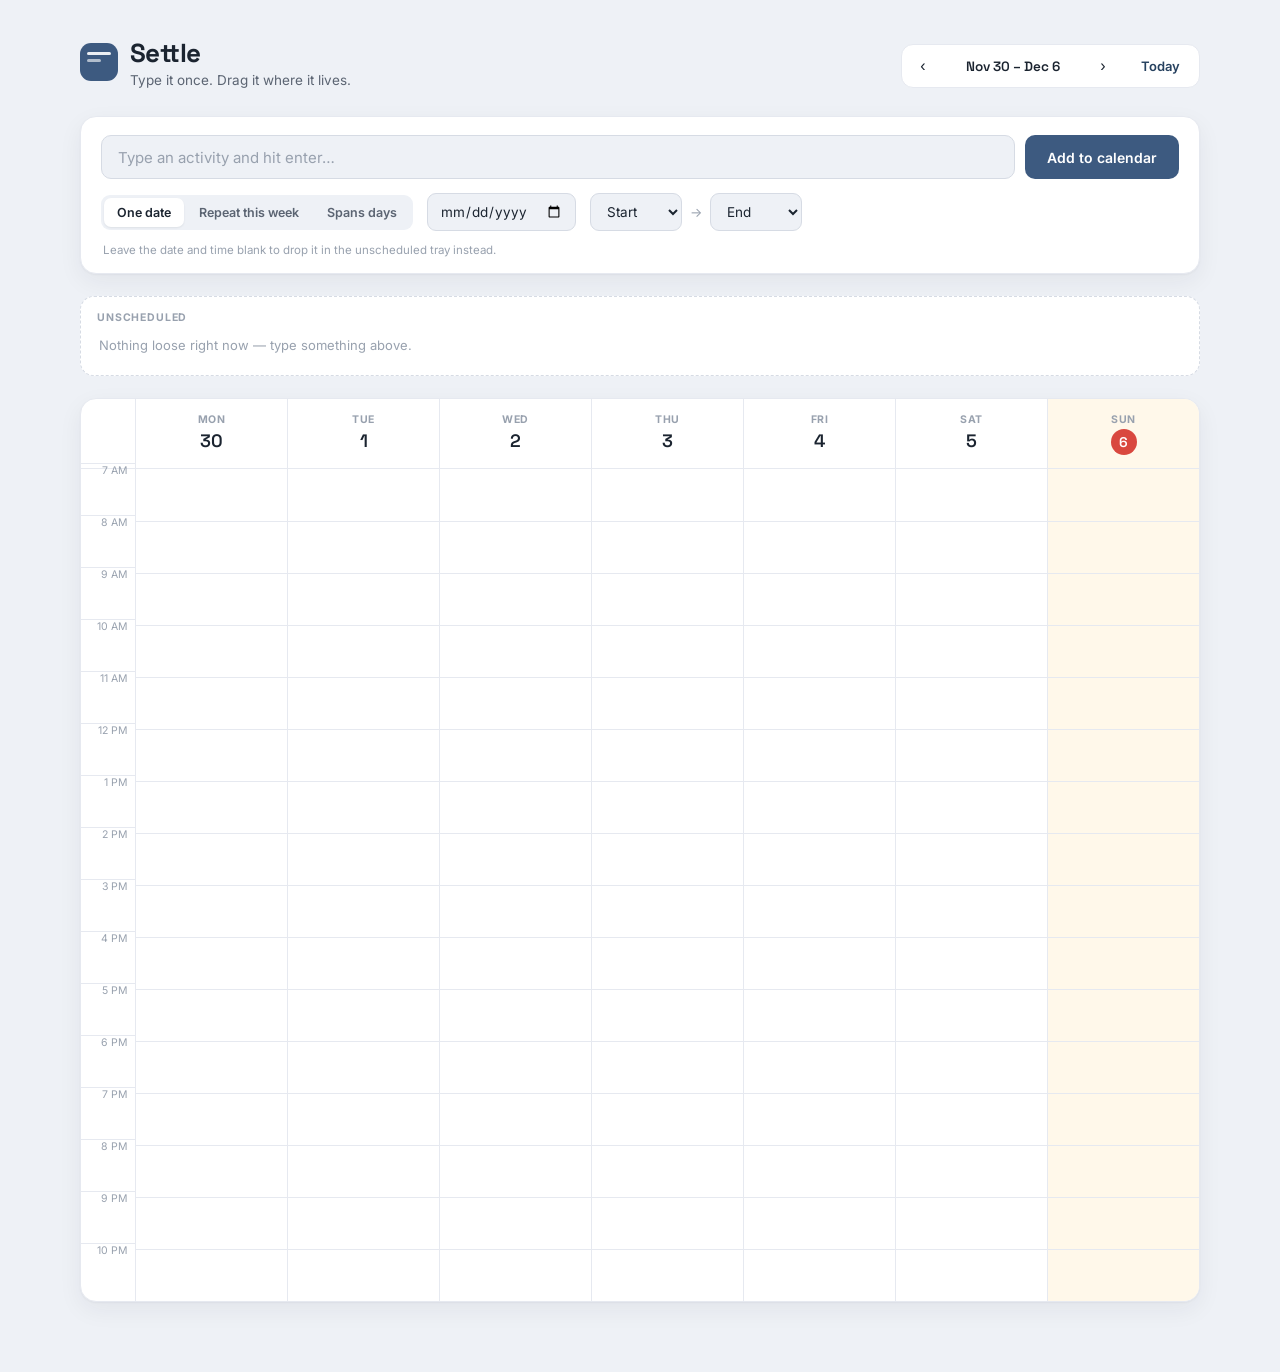
==== index.html @ f6ca87ab "Update to repository" ====
<!DOCTYPE html>
<html lang="en">
<head>
<meta charset="UTF-8">
<meta name="viewport" content="width=device-width, initial-scale=1.0">
<title>Settle — a calendar that keeps up</title>
<style>
  @import url('https://fonts.googleapis.com/css2?family=Space+Grotesk:wght@500;600;700&family=Inter:wght@400;500;600&display=swap');

  :root{
    --bg:#EEF1F6;
    --ink:#1B2430;
    --sub:#5B6472;
    --faint:#98A1AE;
    --line:#D6DBE4;
    --line-soft:#E6E9F0;
    --card:#FFFFFF;
    --today-wash:#FFF8EA;
    --accent:#3D5A80;
    --accent-l:#E4EBF3;
    --accent-dark:#26415F;
    --now-line:#D9483F;

    --accent1:#3D5A80; --accent1-l:#E4EBF3;
    --accent2:#5C8A63; --accent2-l:#E7EFE6;
    --accent3:#C77B27; --accent3-l:#F6EADA;
    --accent4:#7C6992; --accent4-l:#ECE8F1;
    --accent5:#B2555F; --accent5-l:#F4E1E2;
    --accent6:#3E8E8E; --accent6-l:#E1EFEF;

    --shadow-card:0 1px 2px rgba(27,36,48,0.04), 0 8px 24px rgba(27,36,48,0.06);
    --shadow-pop:0 6px 20px rgba(27,36,48,0.14);
  }
  *{box-sizing:border-box;}
  body{
    margin:0;
    background:var(--bg);
    color:var(--ink);
    font-family:'Inter',sans-serif;
    padding:36px 32px 70px;
    -webkit-font-smoothing:antialiased;
  }
  .wrap{max-width:1120px;margin:0 auto;}

  header{
    display:flex;
    justify-content:space-between;
    align-items:flex-end;
    flex-wrap:wrap;
    gap:16px;
    margin-bottom:28px;
  }
  .brand{display:flex;align-items:center;gap:12px;}
  .brand .mark{
    width:38px;height:38px;
    border-radius:11px;
    background:var(--accent);
    position:relative;
    flex:none;
  }
  .brand .mark::before, .brand .mark::after{
    content:'';
    position:absolute;
    background:var(--card);
    border-radius:2px;
  }
  .brand .mark::before{ top:9px; left:7px; width:24px; height:3px; opacity:.9;}
  .brand .mark::after{ top:16px; left:7px; width:14px; height:3px; opacity:.6;}
  .brand h1{
    font-family:'Space Grotesk',sans-serif;
    font-size:26px;
    font-weight:700;
    margin:0;
    letter-spacing:-0.02em;
  }
  .brand p{
    margin:2px 0 0;
    color:var(--sub);
    font-size:13.5px;
  }
  .weeknav{
    display:flex;
    align-items:center;
    gap:8px;
    background:var(--card);
    border:1px solid var(--line-soft);
    border-radius:12px;
    padding:5px;
  }
  .weeknav button{
    background:transparent;
    border:none;
    border-radius:8px;
    width:32px;height:32px;
    font-size:16px;
    cursor:pointer;
    color:var(--ink);
    display:flex;align-items:center;justify-content:center;
  }
  .weeknav button:hover{background:var(--bg);}
  #todayBtn{width:auto;padding:0 14px;font-family:'Inter';font-size:13px;font-weight:600;color:var(--accent-dark);}
  #weekLabel{
    font-size:13.5px;
    font-weight:600;
    color:var(--ink);
    min-width:132px;
    text-align:center;
    font-family:'Space Grotesk';
  }

  .composer{
    background:var(--card);
    border:1px solid var(--line-soft);
    border-radius:16px;
    padding:18px 20px 16px;
    margin-bottom:22px;
    box-shadow:var(--shadow-card);
  }
  .composer-top{
    display:flex;
    gap:10px;
    margin-bottom:14px;
  }
  #newActivity{
    flex:1;
    height:44px;
    border-radius:10px;
    border:1px solid var(--line);
    background:var(--bg);
    padding:0 16px;
    font-size:15px;
    font-family:'Inter';
    color:var(--ink);
    outline:none;
    transition:border-color .12s, background .12s;
  }
  #newActivity:focus{border-color:var(--accent);background:var(--card);}
  #newActivity::placeholder{color:var(--faint);}

  #addBtn{
    height:44px;
    padding:0 22px;
    border-radius:10px;
    border:none;
    background:var(--accent);
    color:#fff;
    font-size:14px;
    font-weight:600;
    cursor:pointer;
    font-family:'Inter';
    flex:none;
    transition:background .12s, transform .08s;
  }
  #addBtn:hover{background:var(--accent-dark);}
  #addBtn:active{transform:scale(0.97);}

  .composer-row{
    display:flex;
    align-items:center;
    flex-wrap:wrap;
    gap:14px;
  }

  .segmented{
    display:flex;
    background:var(--bg);
    border-radius:9px;
    padding:3px;
    gap:2px;
    flex:none;
  }
  .segmented button{
    border:none;
    background:transparent;
    padding:7px 13px;
    font-size:12.5px;
    font-weight:600;
    font-family:'Inter';
    color:var(--sub);
    border-radius:7px;
    cursor:pointer;
    white-space:nowrap;
  }
  .segmented button.active{
    background:var(--card);
    color:var(--ink);
    box-shadow:0 1px 2px rgba(27,36,48,0.08);
  }

  .composer-field-group{
    display:flex;
    align-items:center;
    gap:8px;
  }
  #newDate, #newHourStart, #newHourEnd, #repeatUntil{
    height:38px;
    border-radius:9px;
    border:1px solid var(--line);
    background:var(--bg);
    padding:0 12px;
    font-size:13.5px;
    font-family:'Inter';
    color:var(--ink);
    outline:none;
    cursor:pointer;
  }
  #newDate:focus, #newHourStart:focus, #newHourEnd:focus, #repeatUntil:focus{border-color:var(--accent);}
  #newDate:invalid, #repeatUntil:invalid{color:var(--faint);}
  #newHourStart, #newHourEnd{min-width:92px;}
  .qa-arrow{color:var(--faint);font-size:13px;}

  .daypicker{
    display:flex;
    gap:5px;
  }
  .daypicker button{
    width:32px;height:32px;
    border-radius:50%;
    border:1px solid var(--line);
    background:var(--bg);
    color:var(--sub);
    font-size:11.5px;
    font-weight:700;
    cursor:pointer;
    font-family:'Inter';
    transition:all .1s;
  }
  .daypicker button:hover{border-color:var(--accent);color:var(--accent-dark);}
  .daypicker button.active{
    background:var(--accent);
    border-color:var(--accent);
    color:#fff;
  }

  .qa-hint{
    font-size:11.5px;
    color:var(--faint);
    margin:12px 2px 0;
  }

  .tray{
    background:var(--card);
    border:1px dashed var(--line);
    border-radius:14px;
    padding:14px 16px;
    margin-bottom:22px;
    min-height:60px;
    transition:background .15s, border-color .15s;
  }
  .tray.dragover{background:var(--accent-l);border-color:var(--accent);border-style:solid;}
  .tray-label{
    font-size:10.5px;
    text-transform:uppercase;
    letter-spacing:.08em;
    color:var(--faint);
    font-weight:700;
    display:block;
    margin-bottom:9px;
  }
  .tray-cards{
    display:flex;
    flex-wrap:wrap;
    gap:8px;
    min-height:28px;
  }
  .tray-empty{
    font-size:13px;
    color:var(--faint);
    padding:4px 2px;
  }

  .grid-wrap{
    overflow-x:auto;
    background:var(--card);
    border:1px solid var(--line-soft);
    border-radius:16px;
    padding:0;
    box-shadow:var(--shadow-card);
  }
  .banner-row{
    display:grid;
    grid-template-columns:54px repeat(7,minmax(122px,1fr));
    min-width:900px;
    border-bottom:1px solid var(--line-soft);
    padding:7px 0;
    row-gap:5px;
  }
  .banner-row:empty{display:none;padding:0;border-bottom:none;}
  .banner-pill{
    border-radius:999px;
    background:var(--c-l,var(--accent1-l));
    border-left:3px solid var(--c,var(--accent1));
    font-size:11px;
    font-weight:600;
    line-height:1;
    padding:5px 10px;
    color:#20242b;
    white-space:nowrap;
    overflow:hidden;
    text-overflow:ellipsis;
    margin:0 2px;
    display:flex;
    align-items:center;
    justify-content:space-between;
    gap:6px;
  }
  .banner-pill .x{
    font-size:10px;
    color:#8b93a0;
    opacity:0;
    cursor:pointer;
    flex:none;
  }
  .banner-pill:hover .x{opacity:1;}
  .banner-pill .x:hover{color:#c0392b;}
  .grid{
    display:grid;
    grid-template-columns:54px repeat(7,minmax(122px,1fr));
    min-width:900px;
    position:relative;
  }
  .corner{border-bottom:1px solid var(--line-soft);grid-row:1;grid-column:1;}
  .daycol-head{
    text-align:center;
    padding:14px 4px 13px;
    border-bottom:1px solid var(--line-soft);
    border-left:1px solid var(--line-soft);
    grid-row:1;
  }
  .daycol-head .dname{
    font-size:10.5px;
    color:var(--faint);
    text-transform:uppercase;
    letter-spacing:.06em;
    font-weight:700;
  }
  .daycol-head .dnum{
    font-family:'Space Grotesk';
    font-size:18px;
    font-weight:600;
    margin-top:3px;
    color:var(--ink);
  }
  .daycol-head.istoday{background:var(--today-wash);}
  .daycol-head.istoday .dnum{
    color:#fff;
    background:var(--now-line);
    width:26px;height:26px;
    border-radius:50%;
    display:flex;align-items:center;justify-content:center;
    margin:3px auto 0;
    font-size:14px;
  }

  .hour-label{
    font-size:10.5px;
    color:var(--faint);
    text-align:right;
    padding:0 8px 0 0;
    border-top:1px solid var(--line-soft);
    white-space:nowrap;
    grid-column:1;
    transform:translateY(-6px);
  }
  .daycol{
    position:relative;
    border-left:1px solid var(--line-soft);
    grid-column:auto;
  }
  .daycol.istoday{background:var(--today-wash);}
  .hourline{
    position:absolute;
    left:0;right:0;
    border-top:1px solid var(--line-soft);
    pointer-events:none;
  }
  .daycol.dragover{background:var(--accent-l);}

  .now-line{
    position:absolute;
    left:0;right:0;
    height:0;
    border-top:2px solid var(--now-line);
    z-index:4;
    pointer-events:none;
  }
  .now-line::before{
    content:'';
    position:absolute;
    left:-4px;top:-4px;
    width:8px;height:8px;
    border-radius:50%;
    background:var(--now-line);
  }

  .ev{
    position:absolute;
    left:3px;right:3px;
    background:var(--c-l,var(--accent1-l));
    border-left:3px solid var(--c,var(--accent1));
    border-radius:8px;
    padding:5px 8px;
    font-size:12px;
    font-weight:500;
    line-height:1.3;
    cursor:grab;
    color:#20242b;
    overflow:hidden;
    z-index:2;
    transition:box-shadow .1s;
  }
  .ev:hover{box-shadow:var(--shadow-pop);}
  .ev .evtime{
    display:block;
    font-size:10px;
    color:var(--sub);
    font-weight:500;
    margin-top:1px;
    opacity:.85;
  }
  .ev:active{cursor:grabbing;}
  .ev.dragging{opacity:.35;}
  .ev .x{

    /* // */
    position:absolute; 
    top:3px;right:4px;
    font-size:11px;
    color:#8b93a0;
    opacity:0;
    cursor:pointer;
    line-height:1;
    padding:3px;
    border-radius:4px;
  }
  .ev:hover .x{opacity:1;}
  .ev .x:hover{color:#fff;background:#c0392b;}
  .resize-handle{
    position:absolute;
    left:0;right:0;bottom:0;
    height:8px;
    cursor:ns-resize;
    opacity:0;
    transition:opacity .12s;
  }
  .resize-handle::after{
    content:'';
    position:absolute;
    left:50%;bottom:2px;
    width:22px;height:3px;
    transform:translateX(-50%);
    border-radius:2px;
    background:var(--c,var(--accent1));
  }
  .ev:hover .resize-handle{opacity:.65;}
  .ev.resizing{z-index:5;box-shadow:var(--shadow-pop);}

  .traycard{
    background:var(--c-l,var(--accent1-l));
    border-left:3px solid var(--c,var(--accent1));
    border-radius:8px;
    padding:6px 10px;
    font-size:12.5px;
    font-weight:500;
    line-height:1.3;
    cursor:grab;
    position:relative;
    color:#20242b;
    word-break:break-word;
    max-width:220px;
    transition:box-shadow .1s;
  }
  .traycard:hover{box-shadow:var(--shadow-pop);}
  .traycard:active{cursor:grabbing;}
  .traycard.dragging{opacity:.35;}
  .traycard .x{
    margin-left:7px;
    font-size:11px;
    color:#8b93a0;
    opacity:0;
    cursor:pointer;
  }
  .traycard:hover .x{opacity:1;}
  .traycard .x:hover{color:#c0392b;}

  .ev.settle, .traycard.settle{
    animation:settle .32s cubic-bezier(.34,1.56,.64,1);
  }
  @keyframes settle{
    0%{transform:scale(.85);}
    60%{transform:scale(1.04);}
    100%{transform:scale(1);}
  }

  @media (max-width:640px){
    body{padding:22px 14px 56px;}
    header{flex-direction:column;align-items:flex-start;}
    .composer-top{flex-direction:column;}
    #addBtn{width:100%;}
    .composer-row{flex-direction:column;align-items:stretch;}
    .segmented{align-self:flex-start;}
  }
</style>
</head>
<body>
<div class="wrap">
  <header>
    <div class="brand">
      <div class="mark" aria-hidden="true"></div>
      <div>
        <h1>Settle</h1>
        <p>Type it once. Drag it where it lives.</p>
      </div>
    </div>
    <div class="weeknav">
      <button id="prevWeek" aria-label="Previous week">‹</button>
      <span id="weekLabel"></span>
      <button id="nextWeek" aria-label="Next week">›</button>
      <button id="todayBtn">Today</button>
    </div>
  </header>

  <div class="composer">
    <div class="composer-top">
      <input id="newActivity" placeholder="Type an activity and hit enter…" autocomplete="off">
      <button id="addBtn">Add to calendar</button>
    </div>
    <div class="composer-row">
      <div class="segmented" id="modeSwitch">
        <button type="button" data-mode="date" class="active">One date</button>
        <button type="button" data-mode="days">Repeat this week</button>
        <button type="button" data-mode="range">Spans days</button>
      </div>

      <div class="composer-field-group" id="dateField">
        <input id="newDate" type="date">
      </div>

      <div class="composer-field-group" id="daysField" style="display:none;">
        <div class="daypicker" id="dayPicker">
          <button type="button" data-day="0">M</button>
          <button type="button" data-day="1">T</button>
          <button type="button" data-day="2">W</button>
          <button type="button" data-day="3">T</button>
          <button type="button" data-day="4">F</button>
          <button type="button" data-day="5">S</button>
          <button type="button" data-day="6">S</button>
        </div>
        <span class="qa-arrow">until</span>
        <input id="repeatUntil" type="date" title="Repeat until this date (optional)">
      </div>

      <div class="composer-field-group" id="rangeField" style="display:none;">
        <input id="rangeStart" type="date" title="Starts">
        <span class="qa-arrow">→</span>
        <input id="rangeEnd" type="date" title="Ends">
      </div>

      <div class="composer-field-group" id="timeField">
        <select id="newHourStart"></select>
        <span class="qa-arrow">→</span>
        <select id="newHourEnd"></select>
      </div>
    </div>
    <p class="qa-hint" id="qaHint">Leave the date and time blank to drop it in the unscheduled tray instead.</p>
  </div>

  <div class="tray" id="tray">
    <span class="tray-label">Unscheduled</span>
    <div class="tray-cards" id="trayCards"></div>
  </div>

  <div class="grid-wrap">
    <div class="banner-row" id="bannerRow"></div>
    <div class="grid" id="grid"></div>
  </div>
</div>

<script>
const STORAGE_KEY = 'settle-events';
const START_HOUR = 7, END_HOUR = 22, BOUND_END = END_HOUR + 1;
const ROW_HEIGHT = 52;
const COLORS = [
  ['--accent1','--accent1-l'],
  ['--accent2','--accent2-l'],
  ['--accent3','--accent3-l'],
  ['--accent4','--accent4-l'],
  ['--accent5','--accent5-l'],
  ['--accent6','--accent6-l'],
];

/* ---- Optional cross-device sync ----
   Fill these in once you've created a free Supabase project (see the setup guide).
   Leave them blank and Settle just uses this browser's local storage, same as before. */
const SUPABASE_URL = 'https://qrbvzpepypblkrntnngq.supabase.co';
const SUPABASE_ANON_KEY = 'eyJhbGciOiJIUzI1NiIsInR5cCI6IkpXVCJ9.eyJpc3MiOiJzdXBhYmFzZSIsInJlZiI6InFyYnZ6cGVweXBibGtybnRubmdxIiwicm9sZSI6ImFub24iLCJpYXQiOjE3OTA3MzIyMTAsImV4cCI6MjEwNjMwODIxMH0.sh1qrj-_ItUg4EV5wOdubBF6jfc9Cm8hVhnSIabLhk0';

function supabaseReady(){ return !!(SUPABASE_URL && SUPABASE_ANON_KEY); }

function sbFetch(path, opts={}){
  return fetch(`${SUPABASE_URL}/rest/v1/${path}`, {
    ...opts,
    headers: {
      'apikey': SUPABASE_ANON_KEY,
      'Authorization': `Bearer ${SUPABASE_ANON_KEY}`,
      'Content-Type': 'application/json',
      ...(opts.headers||{})
    }
  });
}

let events = [];
let weekOffset = 0;
let dragId = null;
let addMode = 'date';
let selectedDays = new Set();

function uid(){ return 'e' + Date.now() + Math.random().toString(36).slice(2,7); }

function pad(n){ return n.toString().padStart(2,'0'); }
function dateKey(d){ return d.getFullYear()+'-'+pad(d.getMonth()+1)+'-'+pad(d.getDate()); }

function getMonday(offset){
  const d = new Date();
  d.setDate(d.getDate() + offset*7);
  const day = d.getDay();
  const diff = (day === 0 ? -6 : 1) - day;
  d.setDate(d.getDate() + diff);
  d.setHours(0,0,0,0);
  return d;
}

function weekDates(offset){
  const mon = getMonday(offset);
  const arr = [];
  for(let i=0;i<7;i++){
    const d = new Date(mon);
    d.setDate(mon.getDate()+i);
    arr.push(d);
  }
  return arr;
}

function fmtHour(h){
  const hourInt = Math.floor(h);
  const minutes = Math.round((h - hourInt) * 60);
  const period = hourInt < 12 || hourInt === 24 ? 'AM' : 'PM';
  let hh = hourInt % 12; if(hh===0) hh = 12;
  const mm = minutes === 0 ? '' : ':' + pad(minutes);
  return hh + mm + ' ' + period;
}

function fmtRange(startH, endH){
  return `${fmtHour(startH)} – ${fmtHour(endH)}`;
}

async function loadEvents(){
  try{
    const raw = localStorage.getItem(STORAGE_KEY);
    events = raw ? JSON.parse(raw) : [];
  }catch(e){
    events = [];
  }
  if(supabaseReady()){
    try{
      const res = await sbFetch('events?select=*');
      if(res.ok){
        const rows = await res.json();
        events = rows.map(r=>({
          id: r.id, text: r.text, date: r.date,
          hour: r.hour, endHour: r.endhour,
          rangeEnd: r.rangeend, groupId: r.groupid
        }));
      }
    }catch(e){
      console.error('could not reach Supabase, using local copy', e);
    }
  }
  events.forEach(ev=>{
    if(ev.date && !ev.rangeEnd && (ev.endHour === undefined || ev.endHour === null)){
      ev.endHour = Math.min(BOUND_END, ev.hour + 1);
    }
  });
}

async function saveEvents(){
  try{
    localStorage.setItem(STORAGE_KEY, JSON.stringify(events));
  }catch(e){
    console.error('local save failed', e);
  }
  if(!supabaseReady()) return;
  try{
    const existing = await sbFetch('events?select=id').then(r=>r.json());
    const localIds = new Set(events.map(e=>e.id));
    const toDelete = existing.map(r=>r.id).filter(id=>!localIds.has(id));
    if(toDelete.length){
      const list = toDelete.map(id=>`"${id}"`).join(',');
      await sbFetch(`events?id=in.(${list})`, { method:'DELETE' });
    }
    if(events.length){
      const rows = events.map(ev=>({
        id: ev.id, text: ev.text, date: ev.date || null,
        hour: ev.hour ?? null, endhour: ev.endHour ?? null,
        rangeend: ev.rangeEnd || null, groupid: ev.groupId || null
      }));
      await sbFetch('events?on_conflict=id', {
        method:'POST',
        headers:{ 'Prefer':'resolution=merge-duplicates,return=minimal' },
        body: JSON.stringify(rows)
      });
    }
  }catch(e){
    console.error('sync to Supabase failed, saved locally only', e);
  }
}

function colorFor(ev){
  if(!ev.colorIdx && ev.colorIdx !== 0){
    ev.colorIdx = Math.abs(hashStr(ev.text + ev.id)) % COLORS.length;
  }
  return COLORS[ev.colorIdx];
}
function hashStr(s){
  let h = 0;
  for(let i=0;i<s.length;i++){ h = (h<<5) - h + s.charCodeAt(i); h |= 0; }
  return h;
}

function escapeHtml(s){
  const d = document.createElement('div');
  d.textContent = s;
  return d.innerHTML;
}

function attachDrag(card, ev){
  card.draggable = true;
  card.addEventListener('dragstart', e=>{
    dragId = ev.id;
    card.classList.add('dragging');
    e.dataTransfer.effectAllowed = 'move';
  });
  card.addEventListener('dragend', ()=>{
    card.classList.remove('dragging');
    dragId = null;
  });
}

function makeTrayCard(ev, justSettled){
  const card = document.createElement('div');
  card.className = 'traycard' + (justSettled ? ' settle' : '');
  card.dataset.id = ev.id;
  const [c, cl] = colorFor(ev);
  card.style.setProperty('--c', `var(${c})`);
  card.style.setProperty('--c-l', `var(${cl})`);
  card.innerHTML = `${escapeHtml(ev.text)}<span class="x" title="Remove">✕</span>`;
  attachDrag(card, ev);
  card.querySelector('.x').addEventListener('click', async (e)=>{
    e.stopPropagation();
    events = events.filter(x=>x.id!==ev.id);
    await saveEvents();
    render();
  });
  return card;
}

function makeGridBlock(ev, lane, lanesTotal, justSettled){
  const card = document.createElement('div');
  card.className = 'ev' + (justSettled ? ' settle' : '');
  card.dataset.id = ev.id;
  const [c, cl] = colorFor(ev);
  card.style.setProperty('--c', `var(${c})`);
  card.style.setProperty('--c-l', `var(${cl})`);

  const top = (ev.hour - START_HOUR) * ROW_HEIGHT;
  const duration = Math.max(0.5, ev.endHour - ev.hour);
  const height = duration * ROW_HEIGHT - 2;
  card.style.top = top + 'px';
  card.style.height = height + 'px';
  const widthPct = 100 / lanesTotal;
  card.style.left = `calc(${lane * widthPct}% + 3px)`;
  card.style.width = `calc(${widthPct}% - 6px)`;
  card.style.right = 'auto';

  card.innerHTML = `${escapeHtml(ev.text)}<span class="evtime">${fmtRange(ev.hour, ev.endHour)}</span><span class="x" title="Remove">✕</span>`;
  attachDrag(card, ev);
  card.querySelector('.x').addEventListener('click', async (e)=>{
    e.stopPropagation();
    events = events.filter(x=>x.id!==ev.id);
    await saveEvents();
    render();
  });
  attachResizeHandle(card, ev);
  return card;
}

let resizeState = null;

function attachResizeHandle(card, ev){
  const handle = document.createElement('div');
  handle.className = 'resize-handle';
  handle.setAttribute('aria-hidden','true');
  handle.draggable = false;
  handle.addEventListener('dragstart', e=> e.preventDefault());
  handle.addEventListener('mousedown', e=> e.stopPropagation());
  handle.addEventListener('pointerdown', e=>{
    e.stopPropagation();
    e.preventDefault();
    const col = card.parentElement;
    if(!col) return;
    resizeState = { id: ev.id, col };
    card.classList.add('resizing');
    document.body.style.cursor = 'ns-resize';
    document.body.style.userSelect = 'none';
  });
  card.appendChild(handle);
}

document.addEventListener('pointermove', e=>{
  if(!resizeState) return;
  const rect = resizeState.col.getBoundingClientRect();
  const offsetY = e.clientY - rect.top;
  let hourPoint = START_HOUR + offsetY / ROW_HEIGHT;
  hourPoint = Math.round(hourPoint * 2) / 2;
  const ev = events.find(x=>x.id===resizeState.id);
  if(!ev) return;
  const minEnd = ev.hour + 0.5;
  ev.endHour = Math.max(minEnd, Math.min(BOUND_END, hourPoint));
  const card = document.querySelector(`.ev[data-id="${ev.id}"]`);
  if(card){
    const duration = Math.max(0.5, ev.endHour - ev.hour);
    card.style.height = (duration * ROW_HEIGHT - 2) + 'px';
    const timeEl = card.querySelector('.evtime');
    if(timeEl) timeEl.textContent = fmtRange(ev.hour, ev.endHour);
  }
});

document.addEventListener('pointerup', async ()=>{
  if(!resizeState) return;
  resizeState = null;
  document.body.style.cursor = '';
  document.body.style.userSelect = '';
  await saveEvents();
  render();
});

function layoutLanes(dayEvents){
  const sorted = [...dayEvents].sort((a,b)=> a.hour - b.hour || a.endHour - b.endHour);
  const laneEnds = [];
  sorted.forEach(ev=>{
    let placed = false;
    for(let i=0;i<laneEnds.length;i++){
      if(laneEnds[i] <= ev.hour){ ev._lane = i; laneEnds[i] = ev.endHour; placed = true; break; }
    }
    if(!placed){ ev._lane = laneEnds.length; laneEnds.push(ev.endHour); }
  });
  const lanesTotal = Math.max(1, laneEnds.length);
  sorted.forEach(ev=> ev._lanesTotal = lanesTotal);
  return sorted;
}

let lastPlacedId = null;

async function placeEvent(id, date, hour){
  const ev = events.find(e=>e.id===id);
  if(!ev) return;
  const duration = (ev.date && ev.endHour !== undefined && ev.endHour !== null) ? Math.max(0.5, ev.endHour - ev.hour) : 1;
  ev.date = date;
  ev.hour = Math.min(hour, BOUND_END - 0.5);
  ev.endHour = Math.min(BOUND_END, ev.hour + duration);
  lastPlacedId = id;
  await saveEvents();
  render();
}

function render(){
  renderHeader();
  renderTray();
  renderGrid();
  renderBanners();
}

function renderHeader(){
  const dates = weekDates(weekOffset);
  const first = dates[0], last = dates[6];
  const opts = {month:'short', day:'numeric'};
  const label = `${first.toLocaleDateString(undefined,opts)} – ${last.toLocaleDateString(undefined,opts)}`;
  document.getElementById('weekLabel').textContent = label;
}

function renderTray(){
  const wrap = document.getElementById('trayCards');
  wrap.innerHTML = '';
  const unscheduled = events.filter(e=>!e.date);
  if(unscheduled.length===0){
    const p = document.createElement('div');
    p.className = 'tray-empty';
    p.textContent = 'Nothing loose right now — type something above.';
    wrap.appendChild(p);
    return;
  }
  unscheduled.forEach(ev=>{
    wrap.appendChild(makeTrayCard(ev, false));
  });
}

function hourFromClientY(clientY, colEl){
  const rect = colEl.getBoundingClientRect();
  const offsetY = clientY - rect.top;
  let raw = START_HOUR + offsetY / ROW_HEIGHT;
  raw = Math.round(raw * 2) / 2;
  return Math.max(START_HOUR, Math.min(END_HOUR + 0.5, raw));
}

function renderGrid(){
  const grid = document.getElementById('grid');
  grid.innerHTML = '';
  const numHours = END_HOUR - START_HOUR + 1;
  grid.style.gridTemplateRows = `auto repeat(${numHours}, ${ROW_HEIGHT}px)`;
  const dates = weekDates(weekOffset);
  const now = new Date();
  const todayKey = dateKey(now);

  const corner = document.createElement('div');
  corner.className = 'corner';
  grid.appendChild(corner);

  const dayNames = ['Mon','Tue','Wed','Thu','Fri','Sat','Sun'];
  dates.forEach((d,i)=>{
    const head = document.createElement('div');
    const isToday = dateKey(d) === todayKey;
    head.className = 'daycol-head' + (isToday ? ' istoday' : '');
    head.style.gridColumn = (i+2);
    head.innerHTML = `<div class="dname">${dayNames[i]}</div><div class="dnum">${d.getDate()}</div>`;
    grid.appendChild(head);
  });

  for(let h=START_HOUR; h<=END_HOUR; h++){
    const lbl = document.createElement('div');
    lbl.className = 'hour-label';
    lbl.style.gridRow = (h - START_HOUR + 2);
    lbl.textContent = fmtHour(h);
    grid.appendChild(lbl);
  }

  dates.forEach((d,i)=>{
    const key = dateKey(d);
    const isToday = key === todayKey;
    const col = document.createElement('div');
    col.className = 'daycol' + (isToday ? ' istoday' : '');
    col.style.gridColumn = (i+2);
    col.style.gridRow = `2 / span ${numHours}`;
    col.dataset.date = key;

    for(let h=START_HOUR+1; h<=END_HOUR; h++){
      const line = document.createElement('div');
      line.className = 'hourline';
      line.style.top = ((h - START_HOUR) * ROW_HEIGHT) + 'px';
      col.appendChild(line);
    }

    if(isToday){
      const nowHour = now.getHours() + now.getMinutes()/60;
      if(nowHour >= START_HOUR && nowHour <= END_HOUR + 1){
        const nowLine = document.createElement('div');
        nowLine.className = 'now-line';
        nowLine.style.top = ((nowHour - START_HOUR) * ROW_HEIGHT) + 'px';
        col.appendChild(nowLine);
      }
    }

    col.addEventListener('dragover', e=>{ e.preventDefault(); col.classList.add('dragover'); });
    col.addEventListener('dragleave', ()=> col.classList.remove('dragover'));
    col.addEventListener('drop', async e=>{
      e.preventDefault();
      col.classList.remove('dragover');
      if(dragId){
        const hour = hourFromClientY(e.clientY, col);
        await placeEvent(dragId, key, hour);
      }
    });

    const dayEvents = layoutLanes(events.filter(ev=>ev.date===key && !ev.rangeEnd));
    dayEvents.forEach(ev=>{
      col.appendChild(makeGridBlock(ev, ev._lane, ev._lanesTotal, ev.id===lastPlacedId));
    });

    grid.appendChild(col);
  });
  lastPlacedId = null;
}

function parseKey(key){ return new Date(key + 'T00:00:00'); }
function daysBetween(fromKey, toKey){
  return Math.round((parseKey(toKey) - parseKey(fromKey)) / (24*60*60*1000));
}

function renderBanners(){
  const bannerRow = document.getElementById('bannerRow');
  bannerRow.innerHTML = '';
  const dates = weekDates(weekOffset);
  const weekStartKey = dateKey(dates[0]);
  const weekEndKey = dateKey(dates[6]);

  const spans = events
    .filter(ev=>ev.rangeEnd)
    .filter(ev=> ev.date <= weekEndKey && ev.rangeEnd >= weekStartKey)
    .map(ev=>{
      const startOffset = Math.max(0, daysBetween(weekStartKey, ev.date));
      const endOffset = Math.min(6, daysBetween(weekStartKey, ev.rangeEnd));
      return { ev, startOffset, endOffset };
    })
    .sort((a,b)=> a.startOffset - b.startOffset || a.endOffset - b.endOffset);

  const laneEnds = [];
  spans.forEach(s=>{
    let placed = false;
    for(let i=0;i<laneEnds.length;i++){
      if(laneEnds[i] <= s.startOffset){ s.lane = i; laneEnds[i] = s.endOffset + 1; placed = true; break; }
    }
    if(!placed){ s.lane = laneEnds.length; laneEnds.push(s.endOffset + 1); }
  });

  spans.forEach(s=>{
    const pill = document.createElement('div');
    pill.className = 'banner-pill';
    const [c, cl] = colorFor(s.ev);
    pill.style.setProperty('--c', `var(${c})`);
    pill.style.setProperty('--c-l', `var(${cl})`);
    pill.style.gridColumn = `${s.startOffset + 2} / ${s.endOffset + 3}`;
    pill.style.gridRow = s.lane + 1;
    pill.innerHTML = `<span>${escapeHtml(s.ev.text)}</span><span class="x" title="Remove">✕</span>`;
    pill.querySelector('.x').addEventListener('click', async ()=>{
      events = events.filter(x=>x.id!==s.ev.id);
      await saveEvents();
      render();
    });
    bannerRow.appendChild(pill);
  });
}


function setupTrayDrop(){
  const tray = document.getElementById('tray');
  tray.addEventListener('dragover', e=>{ e.preventDefault(); tray.classList.add('dragover'); });
  tray.addEventListener('dragleave', ()=> tray.classList.remove('dragover'));
  tray.addEventListener('drop', async e=>{
    e.preventDefault();
    tray.classList.remove('dragover');
    if(dragId){
      const ev = events.find(x=>x.id===dragId);
      if(ev){ ev.date = null; ev.hour = null; ev.endHour = null; await saveEvents(); render(); }
    }
  });
}

function populateHourSelects(){
  const startSel = document.getElementById('newHourStart');
  const endSel = document.getElementById('newHourEnd');
  startSel.innerHTML = '<option value="">Start</option>';
  for(let h=START_HOUR; h<=END_HOUR; h++){
    const opt = document.createElement('option');
    opt.value = h;
    opt.textContent = fmtHour(h);
    startSel.appendChild(opt);
  }
  endSel.innerHTML = '<option value="">End</option>';
  for(let h=START_HOUR+1; h<=BOUND_END; h++){
    const opt = document.createElement('option');
    opt.value = h;
    opt.textContent = fmtHour(h);
    endSel.appendChild(opt);
  }
}

function setMode(mode){
  addMode = mode;
  document.querySelectorAll('#modeSwitch button').forEach(b=>{
    b.classList.toggle('active', b.dataset.mode === mode);
  });
  document.getElementById('dateField').style.display = mode === 'date' ? 'flex' : 'none';
  document.getElementById('daysField').style.display = mode === 'days' ? 'flex' : 'none';
  document.getElementById('rangeField').style.display = mode === 'range' ? 'flex' : 'none';
  document.getElementById('timeField').style.display = mode === 'range' ? 'none' : 'flex';
  const hint = document.getElementById('qaHint');
  if(mode === 'date'){
    hint.textContent = 'Leave the date and time blank to drop it in the unscheduled tray instead.';
  } else if(mode === 'days'){
    hint.textContent = 'Pick one or more days and a time. Add an end date to repeat it weekly until then — otherwise it only repeats this week.';
  } else {
    hint.textContent = 'For something that runs for days, weeks, or months — it shows as a bar across the top of every week it touches.';
  }
}

function setupModeSwitch(){
  document.querySelectorAll('#modeSwitch button').forEach(btn=>{
    btn.addEventListener('click', ()=> setMode(btn.dataset.mode));
  });
}

function clearDayPicker(){
  selectedDays.clear();
  document.querySelectorAll('#dayPicker button').forEach(b=> b.classList.remove('active'));
}

function setupDayPicker(){
  document.querySelectorAll('#dayPicker button').forEach(btn=>{
    btn.addEventListener('click', ()=>{
      const day = parseInt(btn.dataset.day,10);
      if(selectedDays.has(day)){ selectedDays.delete(day); btn.classList.remove('active'); }
      else { selectedDays.add(day); btn.classList.add('active'); }
    });
  });
}

async function addActivity(){
  const input = document.getElementById('newActivity');
  const dateInput = document.getElementById('newDate');
  const startSel = document.getElementById('newHourStart');
  const endSel = document.getElementById('newHourEnd');
  const repeatUntilInput = document.getElementById('repeatUntil');
  const rangeStartInput = document.getElementById('rangeStart');
  const rangeEndInput = document.getElementById('rangeEnd');
  const text = input.value.trim();
  if(!text) return;

  const dateVal = dateInput.value || null;
  const startVal = startSel.value !== '' ? parseInt(startSel.value,10) : null;
  let endVal = endSel.value !== '' ? parseInt(endSel.value,10) : null;
  if(startVal !== null && (endVal === null || endVal <= startVal)){
    endVal = Math.min(BOUND_END, startVal + 1);
  }

  if(addMode === 'range'){
    const rStart = rangeStartInput.value || null;
    let rEnd = rangeEndInput.value || null;
    if(rStart){
      if(!rEnd || rEnd < rStart) rEnd = rStart;
      const ev = { id: uid(), text, date: rStart, rangeEnd: rEnd, hour: null, endHour: null };
      events.push(ev);
      const weekMonday = getMonday(0);
      weekOffset = Math.round((parseKey(rStart) - weekMonday) / (7*24*60*60*1000));
    }
  } else if(addMode === 'days' && selectedDays.size > 0){
    const groupId = uid();
    const hour = startVal !== null ? startVal : START_HOUR;
    const endHour = startVal !== null ? endVal : START_HOUR + 1;
    const seriesStart = getMonday(weekOffset);
    const repeatUntilVal = repeatUntilInput.value || null;
    let untilDate = null;
    if(repeatUntilVal){
      untilDate = new Date(repeatUntilVal + 'T23:59:59');
    }
    const MAX_WEEKS = 52;
    let weekIndex = 0;
    while(weekIndex < MAX_WEEKS){
      const dates = weekDates(weekOffset + weekIndex);
      if(untilDate && dates[0] > untilDate) break;
      selectedDays.forEach(dayIdx=>{
        const d = dates[dayIdx];
        if(untilDate && d > untilDate) return;
        events.push({ id: uid(), text, date: dateKey(d), hour, endHour, groupId });
      });
      if(!untilDate) break;
      weekIndex++;
    }
    lastPlacedId = null;
  } else if(addMode === 'date' && dateVal){
    const ev = { id: uid(), text, date: dateVal,
      hour: startVal !== null ? startVal : START_HOUR,
      endHour: startVal !== null ? endVal : START_HOUR + 1 };
    events.push(ev);
    lastPlacedId = ev.id;
    const weekMonday = getMonday(0);
    const evDate = new Date(dateVal + 'T00:00:00');
    weekOffset = Math.round((evDate - weekMonday) / (7*24*60*60*1000));
  } else {
    events.push({ id: uid(), text, date: null, hour: null, endHour: null });
  }

  input.value = '';
  dateInput.value = '';
  startSel.value = '';
  endSel.value = '';
  repeatUntilInput.value = '';
  rangeStartInput.value = '';
  rangeEndInput.value = '';
  clearDayPicker();
  await saveEvents();
  render();
  input.focus();
}

document.getElementById('addBtn').addEventListener('click', addActivity);
document.getElementById('newActivity').addEventListener('keydown', e=>{
  if(e.key === 'Enter') addActivity();
});
populateHourSelects();
setupModeSwitch();
setupDayPicker();
document.getElementById('prevWeek').addEventListener('click', ()=>{ weekOffset--; render(); });
document.getElementById('nextWeek').addEventListener('click', ()=>{ weekOffset++; render(); });
document.getElementById('todayBtn').addEventListener('click', ()=>{ weekOffset=0; render(); });

setupTrayDrop();
(async ()=>{
  await loadEvents();
  render();
})();
</script>
</body>
</html>
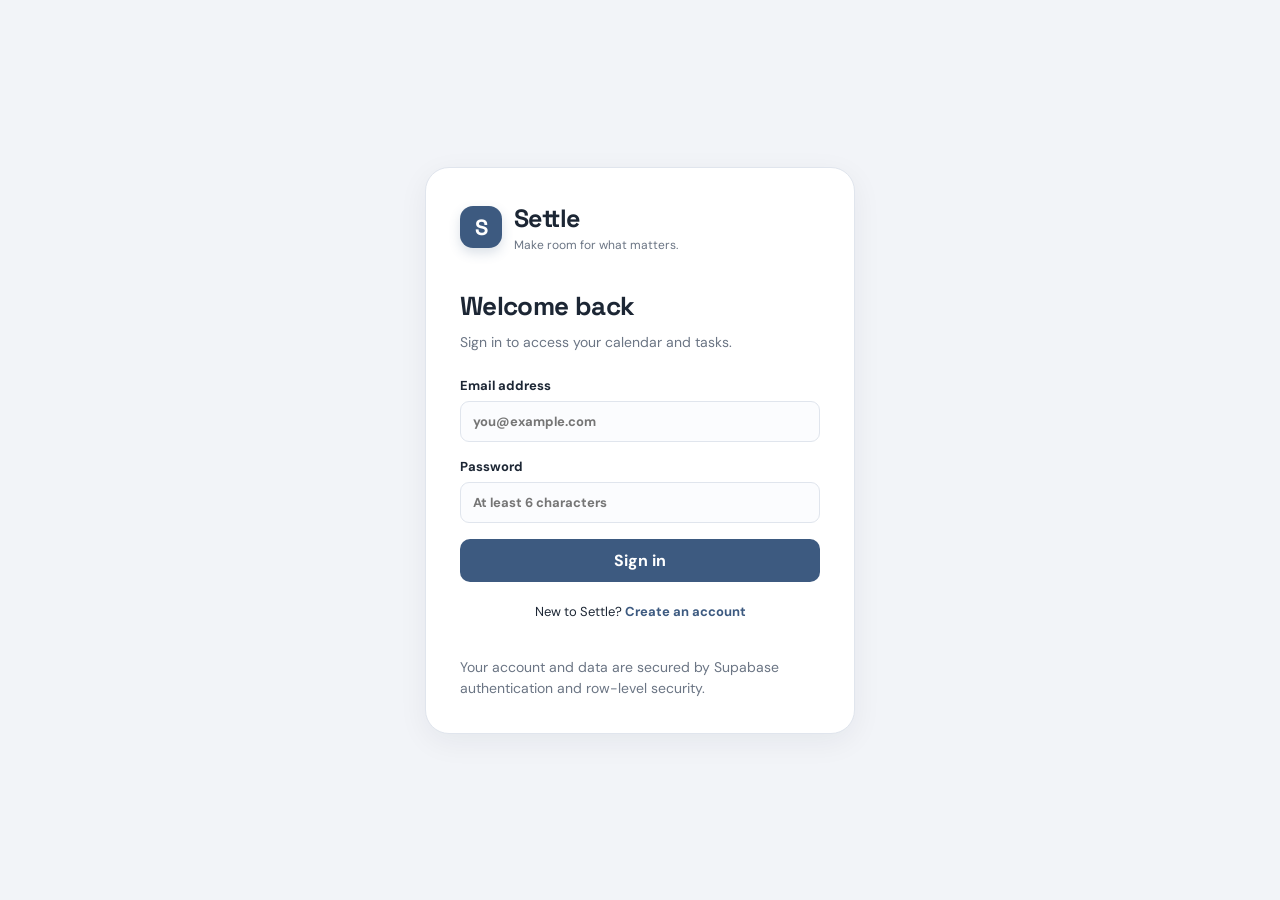
==== commit 61aa5b7f: "File restructuring" ====
--- a/index.html
+++ b/index.html
@@ -1,1212 +1,80 @@
-<!DOCTYPE html>
+<!doctype html>
 <html lang="en">
 <head>
-<meta charset="UTF-8">
-<meta name="viewport" content="width=device-width, initial-scale=1.0">
-<title>Settle — a calendar that keeps up</title>
-<style>
-  @import url('https://fonts.googleapis.com/css2?family=Space+Grotesk:wght@500;600;700&family=Inter:wght@400;500;600&display=swap');
-
-  :root{
-    --bg:#EEF1F6;
-    --ink:#1B2430;
-    --sub:#5B6472;
-    --faint:#98A1AE;
-    --line:#D6DBE4;
-    --line-soft:#E6E9F0;
-    --card:#FFFFFF;
-    --today-wash:#FFF8EA;
-    --accent:#3D5A80;
-    --accent-l:#E4EBF3;
-    --accent-dark:#26415F;
-    --now-line:#D9483F;
-
-    --accent1:#3D5A80; --accent1-l:#E4EBF3;
-    --accent2:#5C8A63; --accent2-l:#E7EFE6;
-    --accent3:#C77B27; --accent3-l:#F6EADA;
-    --accent4:#7C6992; --accent4-l:#ECE8F1;
-    --accent5:#B2555F; --accent5-l:#F4E1E2;
-    --accent6:#3E8E8E; --accent6-l:#E1EFEF;
-
-    --shadow-card:0 1px 2px rgba(27,36,48,0.04), 0 8px 24px rgba(27,36,48,0.06);
-    --shadow-pop:0 6px 20px rgba(27,36,48,0.14);
-  }
-  *{box-sizing:border-box;}
-  body{
-    margin:0;
-    background:var(--bg);
-    color:var(--ink);
-    font-family:'Inter',sans-serif;
-    padding:36px 32px 70px;
-    -webkit-font-smoothing:antialiased;
-  }
-  .wrap{max-width:1120px;margin:0 auto;}
-
-  header{
-    display:flex;
-    justify-content:space-between;
-    align-items:flex-end;
-    flex-wrap:wrap;
-    gap:16px;
-    margin-bottom:28px;
-  }
-  .brand{display:flex;align-items:center;gap:12px;}
-  .brand .mark{
-    width:38px;height:38px;
-    border-radius:11px;
-    background:var(--accent);
-    position:relative;
-    flex:none;
-  }
-  .brand .mark::before, .brand .mark::after{
-    content:'';
-    position:absolute;
-    background:var(--card);
-    border-radius:2px;
-  }
-  .brand .mark::before{ top:9px; left:7px; width:24px; height:3px; opacity:.9;}
-  .brand .mark::after{ top:16px; left:7px; width:14px; height:3px; opacity:.6;}
-  .brand h1{
-    font-family:'Space Grotesk',sans-serif;
-    font-size:26px;
-    font-weight:700;
-    margin:0;
-    letter-spacing:-0.02em;
-  }
-  .brand p{
-    margin:2px 0 0;
-    color:var(--sub);
-    font-size:13.5px;
-  }
-  .weeknav{
-    display:flex;
-    align-items:center;
-    gap:8px;
-    background:var(--card);
-    border:1px solid var(--line-soft);
-    border-radius:12px;
-    padding:5px;
-  }
-  .weeknav button{
-    background:transparent;
-    border:none;
-    border-radius:8px;
-    width:32px;height:32px;
-    font-size:16px;
-    cursor:pointer;
-    color:var(--ink);
-    display:flex;align-items:center;justify-content:center;
-  }
-  .weeknav button:hover{background:var(--bg);}
-  #todayBtn{width:auto;padding:0 14px;font-family:'Inter';font-size:13px;font-weight:600;color:var(--accent-dark);}
-  #weekLabel{
-    font-size:13.5px;
-    font-weight:600;
-    color:var(--ink);
-    min-width:132px;
-    text-align:center;
-    font-family:'Space Grotesk';
-  }
-
-  .composer{
-    background:var(--card);
-    border:1px solid var(--line-soft);
-    border-radius:16px;
-    padding:18px 20px 16px;
-    margin-bottom:22px;
-    box-shadow:var(--shadow-card);
-  }
-  .composer-top{
-    display:flex;
-    gap:10px;
-    margin-bottom:14px;
-  }
-  #newActivity{
-    flex:1;
-    height:44px;
-    border-radius:10px;
-    border:1px solid var(--line);
-    background:var(--bg);
-    padding:0 16px;
-    font-size:15px;
-    font-family:'Inter';
-    color:var(--ink);
-    outline:none;
-    transition:border-color .12s, background .12s;
-  }
-  #newActivity:focus{border-color:var(--accent);background:var(--card);}
-  #newActivity::placeholder{color:var(--faint);}
-
-  #addBtn{
-    height:44px;
-    padding:0 22px;
-    border-radius:10px;
-    border:none;
-    background:var(--accent);
-    color:#fff;
-    font-size:14px;
-    font-weight:600;
-    cursor:pointer;
-    font-family:'Inter';
-    flex:none;
-    transition:background .12s, transform .08s;
-  }
-  #addBtn:hover{background:var(--accent-dark);}
-  #addBtn:active{transform:scale(0.97);}
-
-  .composer-row{
-    display:flex;
-    align-items:center;
-    flex-wrap:wrap;
-    gap:14px;
-  }
-
-  .segmented{
-    display:flex;
-    background:var(--bg);
-    border-radius:9px;
-    padding:3px;
-    gap:2px;
-    flex:none;
-  }
-  .segmented button{
-    border:none;
-    background:transparent;
-    padding:7px 13px;
-    font-size:12.5px;
-    font-weight:600;
-    font-family:'Inter';
-    color:var(--sub);
-    border-radius:7px;
-    cursor:pointer;
-    white-space:nowrap;
-  }
-  .segmented button.active{
-    background:var(--card);
-    color:var(--ink);
-    box-shadow:0 1px 2px rgba(27,36,48,0.08);
-  }
-
-  .composer-field-group{
-    display:flex;
-    align-items:center;
-    gap:8px;
-  }
-  #newDate, #newHourStart, #newHourEnd, #repeatUntil{
-    height:38px;
-    border-radius:9px;
-    border:1px solid var(--line);
-    background:var(--bg);
-    padding:0 12px;
-    font-size:13.5px;
-    font-family:'Inter';
-    color:var(--ink);
-    outline:none;
-    cursor:pointer;
-  }
-  #newDate:focus, #newHourStart:focus, #newHourEnd:focus, #repeatUntil:focus{border-color:var(--accent);}
-  #newDate:invalid, #repeatUntil:invalid{color:var(--faint);}
-  #newHourStart, #newHourEnd{min-width:92px;}
-  .qa-arrow{color:var(--faint);font-size:13px;}
-
-  .daypicker{
-    display:flex;
-    gap:5px;
-  }
-  .daypicker button{
-    width:32px;height:32px;
-    border-radius:50%;
-    border:1px solid var(--line);
-    background:var(--bg);
-    color:var(--sub);
-    font-size:11.5px;
-    font-weight:700;
-    cursor:pointer;
-    font-family:'Inter';
-    transition:all .1s;
-  }
-  .daypicker button:hover{border-color:var(--accent);color:var(--accent-dark);}
-  .daypicker button.active{
-    background:var(--accent);
-    border-color:var(--accent);
-    color:#fff;
-  }
-
-  .qa-hint{
-    font-size:11.5px;
-    color:var(--faint);
-    margin:12px 2px 0;
-  }
-
-  .tray{
-    background:var(--card);
-    border:1px dashed var(--line);
-    border-radius:14px;
-    padding:14px 16px;
-    margin-bottom:22px;
-    min-height:60px;
-    transition:background .15s, border-color .15s;
-  }
-  .tray.dragover{background:var(--accent-l);border-color:var(--accent);border-style:solid;}
-  .tray-label{
-    font-size:10.5px;
-    text-transform:uppercase;
-    letter-spacing:.08em;
-    color:var(--faint);
-    font-weight:700;
-    display:block;
-    margin-bottom:9px;
-  }
-  .tray-cards{
-    display:flex;
-    flex-wrap:wrap;
-    gap:8px;
-    min-height:28px;
-  }
-  .tray-empty{
-    font-size:13px;
-    color:var(--faint);
-    padding:4px 2px;
-  }
-
-  .grid-wrap{
-    overflow-x:auto;
-    background:var(--card);
-    border:1px solid var(--line-soft);
-    border-radius:16px;
-    padding:0;
-    box-shadow:var(--shadow-card);
-  }
-  .banner-row{
-    display:grid;
-    grid-template-columns:54px repeat(7,minmax(122px,1fr));
-    min-width:900px;
-    border-bottom:1px solid var(--line-soft);
-    padding:7px 0;
-    row-gap:5px;
-  }
-  .banner-row:empty{display:none;padding:0;border-bottom:none;}
-  .banner-pill{
-    border-radius:999px;
-    background:var(--c-l,var(--accent1-l));
-    border-left:3px solid var(--c,var(--accent1));
-    font-size:11px;
-    font-weight:600;
-    line-height:1;
-    padding:5px 10px;
-    color:#20242b;
-    white-space:nowrap;
-    overflow:hidden;
-    text-overflow:ellipsis;
-    margin:0 2px;
-    display:flex;
-    align-items:center;
-    justify-content:space-between;
-    gap:6px;
-  }
-  .banner-pill .x{
-    font-size:10px;
-    color:#8b93a0;
-    opacity:0;
-    cursor:pointer;
-    flex:none;
-  }
-  .banner-pill:hover .x{opacity:1;}
-  .banner-pill .x:hover{color:#c0392b;}
-  .grid{
-    display:grid;
-    grid-template-columns:54px repeat(7,minmax(122px,1fr));
-    min-width:900px;
-    position:relative;
-  }
-  .corner{border-bottom:1px solid var(--line-soft);grid-row:1;grid-column:1;}
-  .daycol-head{
-    text-align:center;
-    padding:14px 4px 13px;
-    border-bottom:1px solid var(--line-soft);
-    border-left:1px solid var(--line-soft);
-    grid-row:1;
-  }
-  .daycol-head .dname{
-    font-size:10.5px;
-    color:var(--faint);
-    text-transform:uppercase;
-    letter-spacing:.06em;
-    font-weight:700;
-  }
-  .daycol-head .dnum{
-    font-family:'Space Grotesk';
-    font-size:18px;
-    font-weight:600;
-    margin-top:3px;
-    color:var(--ink);
-  }
-  .daycol-head.istoday{background:var(--today-wash);}
-  .daycol-head.istoday .dnum{
-    color:#fff;
-    background:var(--now-line);
-    width:26px;height:26px;
-    border-radius:50%;
-    display:flex;align-items:center;justify-content:center;
-    margin:3px auto 0;
-    font-size:14px;
-  }
-
-  .hour-label{
-    font-size:10.5px;
-    color:var(--faint);
-    text-align:right;
-    padding:0 8px 0 0;
-    border-top:1px solid var(--line-soft);
-    white-space:nowrap;
-    grid-column:1;
-    transform:translateY(-6px);
-  }
-  .daycol{
-    position:relative;
-    border-left:1px solid var(--line-soft);
-    grid-column:auto;
-  }
-  .daycol.istoday{background:var(--today-wash);}
-  .hourline{
-    position:absolute;
-    left:0;right:0;
-    border-top:1px solid var(--line-soft);
-    pointer-events:none;
-  }
-  .daycol.dragover{background:var(--accent-l);}
-
-  .now-line{
-    position:absolute;
-    left:0;right:0;
-    height:0;
-    border-top:2px solid var(--now-line);
-    z-index:4;
-    pointer-events:none;
-  }
-  .now-line::before{
-    content:'';
-    position:absolute;
-    left:-4px;top:-4px;
-    width:8px;height:8px;
-    border-radius:50%;
-    background:var(--now-line);
-  }
-
-  .ev{
-    position:absolute;
-    left:3px;right:3px;
-    background:var(--c-l,var(--accent1-l));
-    border-left:3px solid var(--c,var(--accent1));
-    border-radius:8px;
-    padding:5px 8px;
-    font-size:12px;
-    font-weight:500;
-    line-height:1.3;
-    cursor:grab;
-    color:#20242b;
-    overflow:hidden;
-    z-index:2;
-    transition:box-shadow .1s;
-  }
-  .ev:hover{box-shadow:var(--shadow-pop);}
-  .ev .evtime{
-    display:block;
-    font-size:10px;
-    color:var(--sub);
-    font-weight:500;
-    margin-top:1px;
-    opacity:.85;
-  }
-  .ev:active{cursor:grabbing;}
-  .ev.dragging{opacity:.35;}
-  .ev .x{
-
-    /* // */
-    position:absolute; 
-    top:3px;right:4px;
-    font-size:11px;
-    color:#8b93a0;
-    opacity:0;
-    cursor:pointer;
-    line-height:1;
-    padding:3px;
-    border-radius:4px;
-  }
-  .ev:hover .x{opacity:1;}
-  .ev .x:hover{color:#fff;background:#c0392b;}
-  .resize-handle{
-    position:absolute;
-    left:0;right:0;bottom:0;
-    height:8px;
-    cursor:ns-resize;
-    opacity:0;
-    transition:opacity .12s;
-  }
-  .resize-handle::after{
-    content:'';
-    position:absolute;
-    left:50%;bottom:2px;
-    width:22px;height:3px;
-    transform:translateX(-50%);
-    border-radius:2px;
-    background:var(--c,var(--accent1));
-  }
-  .ev:hover .resize-handle{opacity:.65;}
-  .ev.resizing{z-index:5;box-shadow:var(--shadow-pop);}
-
-  .traycard{
-    background:var(--c-l,var(--accent1-l));
-    border-left:3px solid var(--c,var(--accent1));
-    border-radius:8px;
-    padding:6px 10px;
-    font-size:12.5px;
-    font-weight:500;
-    line-height:1.3;
-    cursor:grab;
-    position:relative;
-    color:#20242b;
-    word-break:break-word;
-    max-width:220px;
-    transition:box-shadow .1s;
-  }
-  .traycard:hover{box-shadow:var(--shadow-pop);}
-  .traycard:active{cursor:grabbing;}
-  .traycard.dragging{opacity:.35;}
-  .traycard .x{
-    margin-left:7px;
-    font-size:11px;
-    color:#8b93a0;
-    opacity:0;
-    cursor:pointer;
-  }
-  .traycard:hover .x{opacity:1;}
-  .traycard .x:hover{color:#c0392b;}
-
-  .ev.settle, .traycard.settle{
-    animation:settle .32s cubic-bezier(.34,1.56,.64,1);
-  }
-  @keyframes settle{
-    0%{transform:scale(.85);}
-    60%{transform:scale(1.04);}
-    100%{transform:scale(1);}
-  }
-
-  @media (max-width:640px){
-    body{padding:22px 14px 56px;}
-    header{flex-direction:column;align-items:flex-start;}
-    .composer-top{flex-direction:column;}
-    #addBtn{width:100%;}
-    .composer-row{flex-direction:column;align-items:stretch;}
-    .segmented{align-self:flex-start;}
-  }
-</style>
+  <meta charset="utf-8" />
+  <meta name="viewport" content="width=device-width, initial-scale=1" />
+  <meta name="theme-color" content="#3d5a80" />
+  <title>Settle — your time, in place</title>
+  <link rel="preconnect" href="https://fonts.googleapis.com">
+  <link href="https://fonts.googleapis.com/css2?family=DM+Sans:wght@400;500;600;700&family=Space+Grotesk:wght@500;600;700&display=swap" rel="stylesheet">
+  <link rel="stylesheet" href="styles.css" />
 </head>
 <body>
-<div class="wrap">
-  <header>
-    <div class="brand">
-      <div class="mark" aria-hidden="true"></div>
-      <div>
-        <h1>Settle</h1>
-        <p>Type it once. Drag it where it lives.</p>
-      </div>
-    </div>
-    <div class="weeknav">
-      <button id="prevWeek" aria-label="Previous week">‹</button>
-      <span id="weekLabel"></span>
-      <button id="nextWeek" aria-label="Next week">›</button>
-      <button id="todayBtn">Today</button>
-    </div>
-  </header>
-
-  <div class="composer">
-    <div class="composer-top">
-      <input id="newActivity" placeholder="Type an activity and hit enter…" autocomplete="off">
-      <button id="addBtn">Add to calendar</button>
-    </div>
-    <div class="composer-row">
-      <div class="segmented" id="modeSwitch">
-        <button type="button" data-mode="date" class="active">One date</button>
-        <button type="button" data-mode="days">Repeat this week</button>
-        <button type="button" data-mode="range">Spans days</button>
-      </div>
-
-      <div class="composer-field-group" id="dateField">
-        <input id="newDate" type="date">
-      </div>
-
-      <div class="composer-field-group" id="daysField" style="display:none;">
-        <div class="daypicker" id="dayPicker">
-          <button type="button" data-day="0">M</button>
-          <button type="button" data-day="1">T</button>
-          <button type="button" data-day="2">W</button>
-          <button type="button" data-day="3">T</button>
-          <button type="button" data-day="4">F</button>
-          <button type="button" data-day="5">S</button>
-          <button type="button" data-day="6">S</button>
-        </div>
-        <span class="qa-arrow">until</span>
-        <input id="repeatUntil" type="date" title="Repeat until this date (optional)">
-      </div>
-
-      <div class="composer-field-group" id="rangeField" style="display:none;">
-        <input id="rangeStart" type="date" title="Starts">
-        <span class="qa-arrow">→</span>
-        <input id="rangeEnd" type="date" title="Ends">
-      </div>
-
-      <div class="composer-field-group" id="timeField">
-        <select id="newHourStart"></select>
-        <span class="qa-arrow">→</span>
-        <select id="newHourEnd"></select>
-      </div>
-    </div>
-    <p class="qa-hint" id="qaHint">Leave the date and time blank to drop it in the unscheduled tray instead.</p>
+  <div id="authScreen" class="auth-shell">
+    <section class="auth-card">
+      <div class="brand"><div class="brand-mark">S</div><div><h1>Settle</h1><p>Make room for what matters.</p></div></div>
+      <h2 id="authHeading">Welcome back</h2>
+      <p class="muted" id="authDescription">Sign in to access your calendar and tasks.</p>
+      <form id="authForm" class="stack">
+        <label>Email address<input id="authEmail" type="email" autocomplete="email" placeholder="you@example.com" required></label>
+        <label>Password<input id="authPassword" type="password" autocomplete="current-password" minlength="6" placeholder="At least 6 characters" required></label>
+        <button id="authSubmit" class="primary wide" type="submit">Sign in</button>
+      </form>
+      <p class="auth-switch"><span id="authSwitchText">New to Settle?</span> <button id="authSwitch" class="link-button" type="button">Create an account</button></p>
+      <p id="authMessage" class="message" role="status"></p>
+      <p class="tiny muted">Your account and data are secured by Supabase authentication and row-level security.</p>
+    </section>
   </div>
 
-  <div class="tray" id="tray">
-    <span class="tray-label">Unscheduled</span>
-    <div class="tray-cards" id="trayCards"></div>
+  <div id="appShell" class="app-shell hidden">
+    <aside class="sidebar">
+      <div class="brand side-brand"><div class="brand-mark">S</div><div><h1>Settle</h1><p>Plan with a little more ease.</p></div></div>
+      <div class="nav-label">WORKSPACE</div>
+      <button class="nav-item active" data-view="calendar"><span>▦</span> Calendar</button>
+      <button class="nav-item" data-view="board"><span>☷</span> Task board</button>
+      <button class="nav-item" data-view="history"><span>↺</span> Completion history</button>
+      <div class="sidebar-bottom"><div class="user-chip"><div class="avatar" id="userAvatar">S</div><div class="user-meta"><strong id="userEmail">Signed in</strong><span>Personal workspace</span></div></div><button id="signOutBtn" class="secondary wide">Sign out</button></div>
+    </aside>
+
+    <main class="main-content">
+      <header class="topbar"><div><p class="eyebrow" id="viewEyebrow">YOUR WEEK</p><h2 id="viewTitle">Calendar</h2></div><div class="topbar-actions"><span id="syncStatus" class="sync-status">Connecting…</span><button id="newTaskTop" class="primary">＋ New task</button></div></header>
+
+      <section id="taskComposer" class="panel composer hidden">
+        <div class="panel-heading"><div><h3>Create a task</h3><p class="muted">Add it to your board now, and schedule it whenever you're ready.</p></div><button id="closeComposer" class="icon-button" aria-label="Close">×</button></div>
+        <form id="taskForm" class="form-grid">
+          <label class="span-2">Task name<input id="taskTitle" maxlength="180" placeholder="e.g. Study for ENSE 352" required></label>
+          <label>First date<input id="taskDate" type="date"></label>
+          <label>Status<select id="taskStatus"><option value="todo">To Do</option><option value="in_progress">In Progress</option><option value="done">Done</option></select></label>
+          <label>Start time<select id="taskStart"></select></label>
+          <label>End time<select id="taskEnd"></select></label>
+          <label class="span-2">Repeat<select id="taskRepeat"><option value="none">Does not repeat</option><option value="weekly">Weekly on selected days</option></select></label>
+          <fieldset id="repeatDaysField" class="span-2 hidden"><legend>Repeat on</legend><div class="weekday-picker" id="repeatDays"><label><input type="checkbox" value="1"> Mon</label><label><input type="checkbox" value="2"> Tue</label><label><input type="checkbox" value="3"> Wed</label><label><input type="checkbox" value="4"> Thu</label><label><input type="checkbox" value="5"> Fri</label><label><input type="checkbox" value="6"> Sat</label><label><input type="checkbox" value="0"> Sun</label></div><label class="end-date-label">Repeat until (optional)<input id="repeatUntil" type="date"></label><p class="tiny muted">Future occurrences stay scheduled even if an earlier one becomes overdue.</p></fieldset>
+          <div class="form-actions span-2"><button id="cancelTask" class="secondary" type="button">Cancel</button><button class="primary" type="submit">Save task</button></div>
+        </form>
+      </section>
+
+      <section id="calendarView" class="view-section">
+        <div class="view-toolbar"><div class="week-navigation"><button id="prevWeek" class="icon-button" aria-label="Previous week">‹</button><strong id="weekLabel"></strong><button id="nextWeek" class="icon-button" aria-label="Next week">›</button><button id="todayBtn" class="secondary small">Today</button></div><p class="tiny muted">Drag a task to another day or time. Drag it back to Unscheduled to remove its date.</p></div>
+        <div class="unscheduled-zone" id="unscheduledZone"><div><strong>Unscheduled</strong><span class="muted tiny">Drop tasks here to remove their scheduled date.</span></div><div id="unscheduledCards" class="unscheduled-cards"></div></div>
+        <div class="calendar-scroll"><div id="calendarGrid" class="calendar-grid"></div></div>
+      </section>
+
+      <section id="boardView" class="view-section hidden">
+        <div class="view-toolbar"><p class="muted">Move cards between columns to update their status. Recurring tasks are tracked one occurrence at a time.</p></div>
+        <div class="kanban-board">
+          <section class="kanban-column" data-status="todo"><header><h3>To Do</h3><span class="count">0</span></header><div class="kanban-cards" data-drop-status="todo"></div></section>
+          <section class="kanban-column" data-status="in_progress"><header><h3>In Progress</h3><span class="count">0</span></header><div class="kanban-cards" data-drop-status="in_progress"></div></section>
+          <section class="kanban-column" data-status="done"><header><h3>Done</h3><span class="count">0</span></header><div class="kanban-cards" data-drop-status="done"></div></section>
+        </div>
+      </section>
+
+      <section id="historyView" class="view-section hidden">
+        <div class="view-toolbar"><p class="muted">A record of completed task occurrences. Completing one recurring task does not complete future occurrences.</p></div>
+        <div id="historyList" class="history-list"></div>
+      </section>
+      <div id="appMessage" class="app-message" role="status"></div>
+    </main>
   </div>
-
-  <div class="grid-wrap">
-    <div class="banner-row" id="bannerRow"></div>
-    <div class="grid" id="grid"></div>
-  </div>
-</div>
-
-<script>
-const STORAGE_KEY = 'settle-events';
-const START_HOUR = 7, END_HOUR = 22, BOUND_END = END_HOUR + 1;
-const ROW_HEIGHT = 52;
-const COLORS = [
-  ['--accent1','--accent1-l'],
-  ['--accent2','--accent2-l'],
-  ['--accent3','--accent3-l'],
-  ['--accent4','--accent4-l'],
-  ['--accent5','--accent5-l'],
-  ['--accent6','--accent6-l'],
-];
-
-/* ---- Optional cross-device sync ----
-   Fill these in once you've created a free Supabase project (see the setup guide).
-   Leave them blank and Settle just uses this browser's local storage, same as before. */
-const SUPABASE_URL = 'https://qrbvzpepypblkrntnngq.supabase.co';
-const SUPABASE_ANON_KEY = 'eyJhbGciOiJIUzI1NiIsInR5cCI6IkpXVCJ9.eyJpc3MiOiJzdXBhYmFzZSIsInJlZiI6InFyYnZ6cGVweXBibGtybnRubmdxIiwicm9sZSI6ImFub24iLCJpYXQiOjE3OTA3MzIyMTAsImV4cCI6MjEwNjMwODIxMH0.sh1qrj-_ItUg4EV5wOdubBF6jfc9Cm8hVhnSIabLhk0';
-
-function supabaseReady(){ return !!(SUPABASE_URL && SUPABASE_ANON_KEY); }
-
-function sbFetch(path, opts={}){
-  return fetch(`${SUPABASE_URL}/rest/v1/${path}`, {
-    ...opts,
-    headers: {
-      'apikey': SUPABASE_ANON_KEY,
-      'Authorization': `Bearer ${SUPABASE_ANON_KEY}`,
-      'Content-Type': 'application/json',
-      ...(opts.headers||{})
-    }
-  });
-}
-
-let events = [];
-let weekOffset = 0;
-let dragId = null;
-let addMode = 'date';
-let selectedDays = new Set();
-
-function uid(){ return 'e' + Date.now() + Math.random().toString(36).slice(2,7); }
-
-function pad(n){ return n.toString().padStart(2,'0'); }
-function dateKey(d){ return d.getFullYear()+'-'+pad(d.getMonth()+1)+'-'+pad(d.getDate()); }
-
-function getMonday(offset){
-  const d = new Date();
-  d.setDate(d.getDate() + offset*7);
-  const day = d.getDay();
-  const diff = (day === 0 ? -6 : 1) - day;
-  d.setDate(d.getDate() + diff);
-  d.setHours(0,0,0,0);
-  return d;
-}
-
-function weekDates(offset){
-  const mon = getMonday(offset);
-  const arr = [];
-  for(let i=0;i<7;i++){
-    const d = new Date(mon);
-    d.setDate(mon.getDate()+i);
-    arr.push(d);
-  }
-  return arr;
-}
-
-function fmtHour(h){
-  const hourInt = Math.floor(h);
-  const minutes = Math.round((h - hourInt) * 60);
-  const period = hourInt < 12 || hourInt === 24 ? 'AM' : 'PM';
-  let hh = hourInt % 12; if(hh===0) hh = 12;
-  const mm = minutes === 0 ? '' : ':' + pad(minutes);
-  return hh + mm + ' ' + period;
-}
-
-function fmtRange(startH, endH){
-  return `${fmtHour(startH)} – ${fmtHour(endH)}`;
-}
-
-async function loadEvents(){
-  try{
-    const raw = localStorage.getItem(STORAGE_KEY);
-    events = raw ? JSON.parse(raw) : [];
-  }catch(e){
-    events = [];
-  }
-  if(supabaseReady()){
-    try{
-      const res = await sbFetch('events?select=*');
-      if(res.ok){
-        const rows = await res.json();
-        events = rows.map(r=>({
-          id: r.id, text: r.text, date: r.date,
-          hour: r.hour, endHour: r.endhour,
-          rangeEnd: r.rangeend, groupId: r.groupid
-        }));
-      }
-    }catch(e){
-      console.error('could not reach Supabase, using local copy', e);
-    }
-  }
-  events.forEach(ev=>{
-    if(ev.date && !ev.rangeEnd && (ev.endHour === undefined || ev.endHour === null)){
-      ev.endHour = Math.min(BOUND_END, ev.hour + 1);
-    }
-  });
-}
-
-async function saveEvents(){
-  try{
-    localStorage.setItem(STORAGE_KEY, JSON.stringify(events));
-  }catch(e){
-    console.error('local save failed', e);
-  }
-  if(!supabaseReady()) return;
-  try{
-    const existing = await sbFetch('events?select=id').then(r=>r.json());
-    const localIds = new Set(events.map(e=>e.id));
-    const toDelete = existing.map(r=>r.id).filter(id=>!localIds.has(id));
-    if(toDelete.length){
-      const list = toDelete.map(id=>`"${id}"`).join(',');
-      await sbFetch(`events?id=in.(${list})`, { method:'DELETE' });
-    }
-    if(events.length){
-      const rows = events.map(ev=>({
-        id: ev.id, text: ev.text, date: ev.date || null,
-        hour: ev.hour ?? null, endhour: ev.endHour ?? null,
-        rangeend: ev.rangeEnd || null, groupid: ev.groupId || null
-      }));
-      await sbFetch('events?on_conflict=id', {
-        method:'POST',
-        headers:{ 'Prefer':'resolution=merge-duplicates,return=minimal' },
-        body: JSON.stringify(rows)
-      });
-    }
-  }catch(e){
-    console.error('sync to Supabase failed, saved locally only', e);
-  }
-}
-
-function colorFor(ev){
-  if(!ev.colorIdx && ev.colorIdx !== 0){
-    ev.colorIdx = Math.abs(hashStr(ev.text + ev.id)) % COLORS.length;
-  }
-  return COLORS[ev.colorIdx];
-}
-function hashStr(s){
-  let h = 0;
-  for(let i=0;i<s.length;i++){ h = (h<<5) - h + s.charCodeAt(i); h |= 0; }
-  return h;
-}
-
-function escapeHtml(s){
-  const d = document.createElement('div');
-  d.textContent = s;
-  return d.innerHTML;
-}
-
-function attachDrag(card, ev){
-  card.draggable = true;
-  card.addEventListener('dragstart', e=>{
-    dragId = ev.id;
-    card.classList.add('dragging');
-    e.dataTransfer.effectAllowed = 'move';
-  });
-  card.addEventListener('dragend', ()=>{
-    card.classList.remove('dragging');
-    dragId = null;
-  });
-}
-
-function makeTrayCard(ev, justSettled){
-  const card = document.createElement('div');
-  card.className = 'traycard' + (justSettled ? ' settle' : '');
-  card.dataset.id = ev.id;
-  const [c, cl] = colorFor(ev);
-  card.style.setProperty('--c', `var(${c})`);
-  card.style.setProperty('--c-l', `var(${cl})`);
-  card.innerHTML = `${escapeHtml(ev.text)}<span class="x" title="Remove">✕</span>`;
-  attachDrag(card, ev);
-  card.querySelector('.x').addEventListener('click', async (e)=>{
-    e.stopPropagation();
-    events = events.filter(x=>x.id!==ev.id);
-    await saveEvents();
-    render();
-  });
-  return card;
-}
-
-function makeGridBlock(ev, lane, lanesTotal, justSettled){
-  const card = document.createElement('div');
-  card.className = 'ev' + (justSettled ? ' settle' : '');
-  card.dataset.id = ev.id;
-  const [c, cl] = colorFor(ev);
-  card.style.setProperty('--c', `var(${c})`);
-  card.style.setProperty('--c-l', `var(${cl})`);
-
-  const top = (ev.hour - START_HOUR) * ROW_HEIGHT;
-  const duration = Math.max(0.5, ev.endHour - ev.hour);
-  const height = duration * ROW_HEIGHT - 2;
-  card.style.top = top + 'px';
-  card.style.height = height + 'px';
-  const widthPct = 100 / lanesTotal;
-  card.style.left = `calc(${lane * widthPct}% + 3px)`;
-  card.style.width = `calc(${widthPct}% - 6px)`;
-  card.style.right = 'auto';
-
-  card.innerHTML = `${escapeHtml(ev.text)}<span class="evtime">${fmtRange(ev.hour, ev.endHour)}</span><span class="x" title="Remove">✕</span>`;
-  attachDrag(card, ev);
-  card.querySelector('.x').addEventListener('click', async (e)=>{
-    e.stopPropagation();
-    events = events.filter(x=>x.id!==ev.id);
-    await saveEvents();
-    render();
-  });
-  attachResizeHandle(card, ev);
-  return card;
-}
-
-let resizeState = null;
-
-function attachResizeHandle(card, ev){
-  const handle = document.createElement('div');
-  handle.className = 'resize-handle';
-  handle.setAttribute('aria-hidden','true');
-  handle.draggable = false;
-  handle.addEventListener('dragstart', e=> e.preventDefault());
-  handle.addEventListener('mousedown', e=> e.stopPropagation());
-  handle.addEventListener('pointerdown', e=>{
-    e.stopPropagation();
-    e.preventDefault();
-    const col = card.parentElement;
-    if(!col) return;
-    resizeState = { id: ev.id, col };
-    card.classList.add('resizing');
-    document.body.style.cursor = 'ns-resize';
-    document.body.style.userSelect = 'none';
-  });
-  card.appendChild(handle);
-}
-
-document.addEventListener('pointermove', e=>{
-  if(!resizeState) return;
-  const rect = resizeState.col.getBoundingClientRect();
-  const offsetY = e.clientY - rect.top;
-  let hourPoint = START_HOUR + offsetY / ROW_HEIGHT;
-  hourPoint = Math.round(hourPoint * 2) / 2;
-  const ev = events.find(x=>x.id===resizeState.id);
-  if(!ev) return;
-  const minEnd = ev.hour + 0.5;
-  ev.endHour = Math.max(minEnd, Math.min(BOUND_END, hourPoint));
-  const card = document.querySelector(`.ev[data-id="${ev.id}"]`);
-  if(card){
-    const duration = Math.max(0.5, ev.endHour - ev.hour);
-    card.style.height = (duration * ROW_HEIGHT - 2) + 'px';
-    const timeEl = card.querySelector('.evtime');
-    if(timeEl) timeEl.textContent = fmtRange(ev.hour, ev.endHour);
-  }
-});
-
-document.addEventListener('pointerup', async ()=>{
-  if(!resizeState) return;
-  resizeState = null;
-  document.body.style.cursor = '';
-  document.body.style.userSelect = '';
-  await saveEvents();
-  render();
-});
-
-function layoutLanes(dayEvents){
-  const sorted = [...dayEvents].sort((a,b)=> a.hour - b.hour || a.endHour - b.endHour);
-  const laneEnds = [];
-  sorted.forEach(ev=>{
-    let placed = false;
-    for(let i=0;i<laneEnds.length;i++){
-      if(laneEnds[i] <= ev.hour){ ev._lane = i; laneEnds[i] = ev.endHour; placed = true; break; }
-    }
-    if(!placed){ ev._lane = laneEnds.length; laneEnds.push(ev.endHour); }
-  });
-  const lanesTotal = Math.max(1, laneEnds.length);
-  sorted.forEach(ev=> ev._lanesTotal = lanesTotal);
-  return sorted;
-}
-
-let lastPlacedId = null;
-
-async function placeEvent(id, date, hour){
-  const ev = events.find(e=>e.id===id);
-  if(!ev) return;
-  const duration = (ev.date && ev.endHour !== undefined && ev.endHour !== null) ? Math.max(0.5, ev.endHour - ev.hour) : 1;
-  ev.date = date;
-  ev.hour = Math.min(hour, BOUND_END - 0.5);
-  ev.endHour = Math.min(BOUND_END, ev.hour + duration);
-  lastPlacedId = id;
-  await saveEvents();
-  render();
-}
-
-function render(){
-  renderHeader();
-  renderTray();
-  renderGrid();
-  renderBanners();
-}
-
-function renderHeader(){
-  const dates = weekDates(weekOffset);
-  const first = dates[0], last = dates[6];
-  const opts = {month:'short', day:'numeric'};
-  const label = `${first.toLocaleDateString(undefined,opts)} – ${last.toLocaleDateString(undefined,opts)}`;
-  document.getElementById('weekLabel').textContent = label;
-}
-
-function renderTray(){
-  const wrap = document.getElementById('trayCards');
-  wrap.innerHTML = '';
-  const unscheduled = events.filter(e=>!e.date);
-  if(unscheduled.length===0){
-    const p = document.createElement('div');
-    p.className = 'tray-empty';
-    p.textContent = 'Nothing loose right now — type something above.';
-    wrap.appendChild(p);
-    return;
-  }
-  unscheduled.forEach(ev=>{
-    wrap.appendChild(makeTrayCard(ev, false));
-  });
-}
-
-function hourFromClientY(clientY, colEl){
-  const rect = colEl.getBoundingClientRect();
-  const offsetY = clientY - rect.top;
-  let raw = START_HOUR + offsetY / ROW_HEIGHT;
-  raw = Math.round(raw * 2) / 2;
-  return Math.max(START_HOUR, Math.min(END_HOUR + 0.5, raw));
-}
-
-function renderGrid(){
-  const grid = document.getElementById('grid');
-  grid.innerHTML = '';
-  const numHours = END_HOUR - START_HOUR + 1;
-  grid.style.gridTemplateRows = `auto repeat(${numHours}, ${ROW_HEIGHT}px)`;
-  const dates = weekDates(weekOffset);
-  const now = new Date();
-  const todayKey = dateKey(now);
-
-  const corner = document.createElement('div');
-  corner.className = 'corner';
-  grid.appendChild(corner);
-
-  const dayNames = ['Mon','Tue','Wed','Thu','Fri','Sat','Sun'];
-  dates.forEach((d,i)=>{
-    const head = document.createElement('div');
-    const isToday = dateKey(d) === todayKey;
-    head.className = 'daycol-head' + (isToday ? ' istoday' : '');
-    head.style.gridColumn = (i+2);
-    head.innerHTML = `<div class="dname">${dayNames[i]}</div><div class="dnum">${d.getDate()}</div>`;
-    grid.appendChild(head);
-  });
-
-  for(let h=START_HOUR; h<=END_HOUR; h++){
-    const lbl = document.createElement('div');
-    lbl.className = 'hour-label';
-    lbl.style.gridRow = (h - START_HOUR + 2);
-    lbl.textContent = fmtHour(h);
-    grid.appendChild(lbl);
-  }
-
-  dates.forEach((d,i)=>{
-    const key = dateKey(d);
-    const isToday = key === todayKey;
-    const col = document.createElement('div');
-    col.className = 'daycol' + (isToday ? ' istoday' : '');
-    col.style.gridColumn = (i+2);
-    col.style.gridRow = `2 / span ${numHours}`;
-    col.dataset.date = key;
-
-    for(let h=START_HOUR+1; h<=END_HOUR; h++){
-      const line = document.createElement('div');
-      line.className = 'hourline';
-      line.style.top = ((h - START_HOUR) * ROW_HEIGHT) + 'px';
-      col.appendChild(line);
-    }
-
-    if(isToday){
-      const nowHour = now.getHours() + now.getMinutes()/60;
-      if(nowHour >= START_HOUR && nowHour <= END_HOUR + 1){
-        const nowLine = document.createElement('div');
-        nowLine.className = 'now-line';
-        nowLine.style.top = ((nowHour - START_HOUR) * ROW_HEIGHT) + 'px';
-        col.appendChild(nowLine);
-      }
-    }
-
-    col.addEventListener('dragover', e=>{ e.preventDefault(); col.classList.add('dragover'); });
-    col.addEventListener('dragleave', ()=> col.classList.remove('dragover'));
-    col.addEventListener('drop', async e=>{
-      e.preventDefault();
-      col.classList.remove('dragover');
-      if(dragId){
-        const hour = hourFromClientY(e.clientY, col);
-        await placeEvent(dragId, key, hour);
-      }
-    });
-
-    const dayEvents = layoutLanes(events.filter(ev=>ev.date===key && !ev.rangeEnd));
-    dayEvents.forEach(ev=>{
-      col.appendChild(makeGridBlock(ev, ev._lane, ev._lanesTotal, ev.id===lastPlacedId));
-    });
-
-    grid.appendChild(col);
-  });
-  lastPlacedId = null;
-}
-
-function parseKey(key){ return new Date(key + 'T00:00:00'); }
-function daysBetween(fromKey, toKey){
-  return Math.round((parseKey(toKey) - parseKey(fromKey)) / (24*60*60*1000));
-}
-
-function renderBanners(){
-  const bannerRow = document.getElementById('bannerRow');
-  bannerRow.innerHTML = '';
-  const dates = weekDates(weekOffset);
-  const weekStartKey = dateKey(dates[0]);
-  const weekEndKey = dateKey(dates[6]);
-
-  const spans = events
-    .filter(ev=>ev.rangeEnd)
-    .filter(ev=> ev.date <= weekEndKey && ev.rangeEnd >= weekStartKey)
-    .map(ev=>{
-      const startOffset = Math.max(0, daysBetween(weekStartKey, ev.date));
-      const endOffset = Math.min(6, daysBetween(weekStartKey, ev.rangeEnd));
-      return { ev, startOffset, endOffset };
-    })
-    .sort((a,b)=> a.startOffset - b.startOffset || a.endOffset - b.endOffset);
-
-  const laneEnds = [];
-  spans.forEach(s=>{
-    let placed = false;
-    for(let i=0;i<laneEnds.length;i++){
-      if(laneEnds[i] <= s.startOffset){ s.lane = i; laneEnds[i] = s.endOffset + 1; placed = true; break; }
-    }
-    if(!placed){ s.lane = laneEnds.length; laneEnds.push(s.endOffset + 1); }
-  });
-
-  spans.forEach(s=>{
-    const pill = document.createElement('div');
-    pill.className = 'banner-pill';
-    const [c, cl] = colorFor(s.ev);
-    pill.style.setProperty('--c', `var(${c})`);
-    pill.style.setProperty('--c-l', `var(${cl})`);
-    pill.style.gridColumn = `${s.startOffset + 2} / ${s.endOffset + 3}`;
-    pill.style.gridRow = s.lane + 1;
-    pill.innerHTML = `<span>${escapeHtml(s.ev.text)}</span><span class="x" title="Remove">✕</span>`;
-    pill.querySelector('.x').addEventListener('click', async ()=>{
-      events = events.filter(x=>x.id!==s.ev.id);
-      await saveEvents();
-      render();
-    });
-    bannerRow.appendChild(pill);
-  });
-}
-
-
-function setupTrayDrop(){
-  const tray = document.getElementById('tray');
-  tray.addEventListener('dragover', e=>{ e.preventDefault(); tray.classList.add('dragover'); });
-  tray.addEventListener('dragleave', ()=> tray.classList.remove('dragover'));
-  tray.addEventListener('drop', async e=>{
-    e.preventDefault();
-    tray.classList.remove('dragover');
-    if(dragId){
-      const ev = events.find(x=>x.id===dragId);
-      if(ev){ ev.date = null; ev.hour = null; ev.endHour = null; await saveEvents(); render(); }
-    }
-  });
-}
-
-function populateHourSelects(){
-  const startSel = document.getElementById('newHourStart');
-  const endSel = document.getElementById('newHourEnd');
-  startSel.innerHTML = '<option value="">Start</option>';
-  for(let h=START_HOUR; h<=END_HOUR; h++){
-    const opt = document.createElement('option');
-    opt.value = h;
-    opt.textContent = fmtHour(h);
-    startSel.appendChild(opt);
-  }
-  endSel.innerHTML = '<option value="">End</option>';
-  for(let h=START_HOUR+1; h<=BOUND_END; h++){
-    const opt = document.createElement('option');
-    opt.value = h;
-    opt.textContent = fmtHour(h);
-    endSel.appendChild(opt);
-  }
-}
-
-function setMode(mode){
-  addMode = mode;
-  document.querySelectorAll('#modeSwitch button').forEach(b=>{
-    b.classList.toggle('active', b.dataset.mode === mode);
-  });
-  document.getElementById('dateField').style.display = mode === 'date' ? 'flex' : 'none';
-  document.getElementById('daysField').style.display = mode === 'days' ? 'flex' : 'none';
-  document.getElementById('rangeField').style.display = mode === 'range' ? 'flex' : 'none';
-  document.getElementById('timeField').style.display = mode === 'range' ? 'none' : 'flex';
-  const hint = document.getElementById('qaHint');
-  if(mode === 'date'){
-    hint.textContent = 'Leave the date and time blank to drop it in the unscheduled tray instead.';
-  } else if(mode === 'days'){
-    hint.textContent = 'Pick one or more days and a time. Add an end date to repeat it weekly until then — otherwise it only repeats this week.';
-  } else {
-    hint.textContent = 'For something that runs for days, weeks, or months — it shows as a bar across the top of every week it touches.';
-  }
-}
-
-function setupModeSwitch(){
-  document.querySelectorAll('#modeSwitch button').forEach(btn=>{
-    btn.addEventListener('click', ()=> setMode(btn.dataset.mode));
-  });
-}
-
-function clearDayPicker(){
-  selectedDays.clear();
-  document.querySelectorAll('#dayPicker button').forEach(b=> b.classList.remove('active'));
-}
-
-function setupDayPicker(){
-  document.querySelectorAll('#dayPicker button').forEach(btn=>{
-    btn.addEventListener('click', ()=>{
-      const day = parseInt(btn.dataset.day,10);
-      if(selectedDays.has(day)){ selectedDays.delete(day); btn.classList.remove('active'); }
-      else { selectedDays.add(day); btn.classList.add('active'); }
-    });
-  });
-}
-
-async function addActivity(){
-  const input = document.getElementById('newActivity');
-  const dateInput = document.getElementById('newDate');
-  const startSel = document.getElementById('newHourStart');
-  const endSel = document.getElementById('newHourEnd');
-  const repeatUntilInput = document.getElementById('repeatUntil');
-  const rangeStartInput = document.getElementById('rangeStart');
-  const rangeEndInput = document.getElementById('rangeEnd');
-  const text = input.value.trim();
-  if(!text) return;
-
-  const dateVal = dateInput.value || null;
-  const startVal = startSel.value !== '' ? parseInt(startSel.value,10) : null;
-  let endVal = endSel.value !== '' ? parseInt(endSel.value,10) : null;
-  if(startVal !== null && (endVal === null || endVal <= startVal)){
-    endVal = Math.min(BOUND_END, startVal + 1);
-  }
-
-  if(addMode === 'range'){
-    const rStart = rangeStartInput.value || null;
-    let rEnd = rangeEndInput.value || null;
-    if(rStart){
-      if(!rEnd || rEnd < rStart) rEnd = rStart;
-      const ev = { id: uid(), text, date: rStart, rangeEnd: rEnd, hour: null, endHour: null };
-      events.push(ev);
-      const weekMonday = getMonday(0);
-      weekOffset = Math.round((parseKey(rStart) - weekMonday) / (7*24*60*60*1000));
-    }
-  } else if(addMode === 'days' && selectedDays.size > 0){
-    const groupId = uid();
-    const hour = startVal !== null ? startVal : START_HOUR;
-    const endHour = startVal !== null ? endVal : START_HOUR + 1;
-    const seriesStart = getMonday(weekOffset);
-    const repeatUntilVal = repeatUntilInput.value || null;
-    let untilDate = null;
-    if(repeatUntilVal){
-      untilDate = new Date(repeatUntilVal + 'T23:59:59');
-    }
-    const MAX_WEEKS = 52;
-    let weekIndex = 0;
-    while(weekIndex < MAX_WEEKS){
-      const dates = weekDates(weekOffset + weekIndex);
-      if(untilDate && dates[0] > untilDate) break;
-      selectedDays.forEach(dayIdx=>{
-        const d = dates[dayIdx];
-        if(untilDate && d > untilDate) return;
-        events.push({ id: uid(), text, date: dateKey(d), hour, endHour, groupId });
-      });
-      if(!untilDate) break;
-      weekIndex++;
-    }
-    lastPlacedId = null;
-  } else if(addMode === 'date' && dateVal){
-    const ev = { id: uid(), text, date: dateVal,
-      hour: startVal !== null ? startVal : START_HOUR,
-      endHour: startVal !== null ? endVal : START_HOUR + 1 };
-    events.push(ev);
-    lastPlacedId = ev.id;
-    const weekMonday = getMonday(0);
-    const evDate = new Date(dateVal + 'T00:00:00');
-    weekOffset = Math.round((evDate - weekMonday) / (7*24*60*60*1000));
-  } else {
-    events.push({ id: uid(), text, date: null, hour: null, endHour: null });
-  }
-
-  input.value = '';
-  dateInput.value = '';
-  startSel.value = '';
-  endSel.value = '';
-  repeatUntilInput.value = '';
-  rangeStartInput.value = '';
-  rangeEndInput.value = '';
-  clearDayPicker();
-  await saveEvents();
-  render();
-  input.focus();
-}
-
-document.getElementById('addBtn').addEventListener('click', addActivity);
-document.getElementById('newActivity').addEventListener('keydown', e=>{
-  if(e.key === 'Enter') addActivity();
-});
-populateHourSelects();
-setupModeSwitch();
-setupDayPicker();
-document.getElementById('prevWeek').addEventListener('click', ()=>{ weekOffset--; render(); });
-document.getElementById('nextWeek').addEventListener('click', ()=>{ weekOffset++; render(); });
-document.getElementById('todayBtn').addEventListener('click', ()=>{ weekOffset=0; render(); });
-
-setupTrayDrop();
-(async ()=>{
-  await loadEvents();
-  render();
-})();
-</script>
+  <script type="module" src="app.js"></script>
 </body>
 </html>
--- a/styles.css
+++ b/styles.css
@@ -0,0 +1,4 @@
+:root{--bg:#f2f4f8;--paper:#fff;--ink:#1c2634;--muted:#6b7584;--line:#e0e5ed;--line2:#edf0f5;--accent:#3d5a80;--accent-dark:#29425f;--accent-soft:#e7edf5;--green:#477b58;--green-soft:#e5f0e7;--amber:#a9671d;--amber-soft:#fff0d9;--red:#b34e4e;--shadow:0 8px 30px rgba(25,38,55,.06);--radius:16px}*{box-sizing:border-box}body{margin:0;background:var(--bg);color:var(--ink);font-family:'DM Sans',sans-serif;-webkit-font-smoothing:antialiased}button,input,select{font:inherit}button{cursor:pointer}h1,h2,h3,p{margin-top:0}h1,h2,h3{font-family:'Space Grotesk',sans-serif;letter-spacing:-.025em}h1{font-size:25px;margin:0}h2{font-size:28px;margin:3px 0 0}h3{font-size:16px;margin:0}.hidden{display:none!important}.muted{color:var(--muted)}.tiny{font-size:12px}.primary,.secondary{border:0;border-radius:10px;padding:11px 16px;font-weight:700;transition:.15s}.primary{background:var(--accent);color:#fff}.primary:hover{background:var(--accent-dark)}.secondary{background:#eef1f6;color:var(--ink);border:1px solid var(--line)}.secondary:hover{background:#e4e9f0}.wide{width:100%}.small{padding:7px 12px;font-size:12px}.icon-button{border:1px solid var(--line);background:#fff;color:var(--ink);width:36px;height:36px;border-radius:10px;font-size:22px;display:inline-flex;align-items:center;justify-content:center}.icon-button:hover{background:#f5f7fa}.link-button{border:0;background:none;color:var(--accent);font-weight:700;padding:0}.brand{display:flex;align-items:center;gap:12px}.brand-mark{width:42px;height:42px;border-radius:13px;background:var(--accent);color:#fff;display:grid;place-items:center;font:700 22px 'Space Grotesk';box-shadow:0 5px 12px #3d5a8030}.brand p{font-size:12px;color:var(--muted);margin:3px 0 0}.auth-shell{min-height:100vh;display:grid;place-items:center;padding:24px}.auth-card{width:min(100%,430px);background:var(--paper);border:1px solid var(--line);border-radius:24px;padding:34px;box-shadow:var(--shadow)}.auth-card>.brand{margin-bottom:36px}.auth-card h2{font-size:26px}.auth-card>.muted{font-size:14px;line-height:1.5;margin:9px 0 24px}.stack{display:grid;gap:16px}.stack label,.form-grid>label,.end-date-label{display:grid;gap:7px;font-size:13px;font-weight:700}.stack input,.form-grid input,.form-grid select{width:100%;min-width:0;border:1px solid var(--line);background:#fbfcfe;border-radius:9px;padding:11px 12px;color:var(--ink);outline:none}.stack input:focus,.form-grid input:focus,.form-grid select:focus{border-color:var(--accent);box-shadow:0 0 0 3px #3d5a8017}.auth-switch{text-align:center;font-size:13px;margin:21px 0 5px}.message{font-size:13px;line-height:1.4;color:var(--red);min-height:18px}.auth-card .tiny{line-height:1.5;margin:14px 0 0}.app-shell{min-height:100vh;display:grid;grid-template-columns:250px minmax(0,1fr)}.sidebar{background:#fff;border-right:1px solid var(--line);padding:27px 17px 18px;display:flex;flex-direction:column;min-height:100vh;position:sticky;top:0;height:100vh}.side-brand{padding:0 9px 34px}.side-brand h1{font-size:23px}.nav-label,.eyebrow{font-size:10px;letter-spacing:.12em;font-weight:700;color:#929baa}.nav-label{padding:0 12px 11px}.nav-item{border:0;background:transparent;text-align:left;display:flex;align-items:center;gap:12px;padding:12px;border-radius:10px;color:#657081;font-weight:600;margin-bottom:4px}.nav-item span{font-size:19px;width:22px;text-align:center}.nav-item:hover,.nav-item.active{background:var(--accent-soft);color:var(--accent-dark)}.sidebar-bottom{margin-top:auto}.user-chip{display:flex;align-items:center;gap:10px;padding:14px 5px 17px;border-top:1px solid var(--line2);margin-bottom:8px;min-width:0}.avatar{width:36px;height:36px;border-radius:50%;background:#e5ebf4;color:var(--accent);font-weight:700;display:grid;place-items:center;flex:none}.user-meta{display:grid;gap:3px;min-width:0}.user-meta strong{font-size:12px;overflow:hidden;text-overflow:ellipsis;white-space:nowrap}.user-meta span{font-size:11px;color:var(--muted)}.sidebar-bottom .secondary{font-size:13px}.main-content{padding:32px clamp(18px,3vw,44px) 45px;min-width:0;max-width:1800px;width:100%;margin:0 auto}.topbar{display:flex;justify-content:space-between;align-items:center;gap:18px;margin-bottom:27px}.eyebrow{margin-bottom:7px}.topbar-actions{display:flex;align-items:center;gap:12px}.sync-status{font-size:12px;color:var(--muted)}.sync-status:before{content:'';display:inline-block;width:7px;height:7px;border-radius:50%;background:#75a581;margin-right:7px}.panel{background:#fff;border:1px solid var(--line);border-radius:var(--radius);padding:22px;margin-bottom:22px;box-shadow:var(--shadow)}.panel-heading{display:flex;justify-content:space-between;gap:20px;margin-bottom:20px}.panel-heading p{font-size:13px;margin:6px 0 0}.form-grid{display:grid;grid-template-columns:repeat(2,minmax(0,1fr));gap:15px}.span-2{grid-column:span 2}.form-grid fieldset{border:1px solid var(--line);border-radius:12px;padding:13px;margin:0}.form-grid legend{font-size:13px;font-weight:700;padding:0 5px}.weekday-picker{display:flex;flex-wrap:wrap;gap:7px;margin-bottom:14px}.weekday-picker label{font-size:12px;border:1px solid var(--line);border-radius:8px;padding:7px 9px;display:flex;align-items:center;gap:5px}.weekday-picker input{width:auto}.end-date-label{max-width:280px}.form-actions{display:flex;justify-content:flex-end;gap:9px}.view-toolbar{display:flex;justify-content:space-between;align-items:center;gap:14px;flex-wrap:wrap;margin-bottom:15px}.view-toolbar p{margin:0;line-height:1.5}.week-navigation{display:flex;align-items:center;gap:9px}.week-navigation strong{min-width:180px;text-align:center;font-family:'Space Grotesk';font-size:14px}.unscheduled-zone{border:1px dashed #cbd3df;background:#fafbfd;border-radius:14px;padding:13px 15px;margin-bottom:17px;min-height:86px}.unscheduled-zone.drag-over{border-color:var(--accent);background:var(--accent-soft)}.unscheduled-zone>div:first-child{display:flex;align-items:baseline;gap:11px;margin-bottom:10px}.unscheduled-zone strong{font-size:12px}.unscheduled-cards{display:flex;flex-wrap:wrap;gap:8px;min-height:20px}.empty-inline{font-size:12px;color:#9aa3b0;padding:2px}.calendar-scroll{overflow-x:auto;border:1px solid var(--line);border-radius:15px;background:#fff;box-shadow:var(--shadow)}.calendar-grid{display:grid;grid-template-columns:60px repeat(7,minmax(130px,1fr));min-width:1000px;position:relative}.calendar-corner{grid-column:1;grid-row:1;border-bottom:1px solid var(--line2)}.day-header{text-align:center;padding:14px 4px 12px;border-left:1px solid var(--line2);border-bottom:1px solid var(--line);background:#fff}.day-header .day-name{font-size:10px;color:#8b95a4;letter-spacing:.08em;text-transform:uppercase;font-weight:700}.day-header .day-number{font:600 19px 'Space Grotesk';margin-top:5px}.day-header.today{background:#fff8eb}.day-header.today .day-number{background:var(--accent);color:#fff;border-radius:50%;width:29px;height:29px;display:grid;place-items:center;margin:2px auto 0;font-size:14px}.hour-label{font-size:10px;color:#8e98a7;text-align:right;padding:0 8px 0 0;transform:translateY(-6px);border-top:1px solid var(--line2);grid-column:1}.day-column{position:relative;border-left:1px solid var(--line2);grid-row:2/span 16;min-height:832px}.day-column.today{background:#fffaf2}.day-column.drag-over{background:#eaf0f8}.hour-line{position:absolute;left:0;right:0;border-top:1px solid var(--line2);pointer-events:none}.calendar-event{position:absolute;z-index:2;left:4px;right:4px;border-radius:8px;border-left:3px solid var(--event-color,#3d5a80);background:var(--event-bg,#e7edf5);padding:7px 8px;overflow:hidden;cursor:grab;user-select:none;color:#26313f;font-size:12px;line-height:1.3}.calendar-event:active{cursor:grabbing}.calendar-event.dragging,.task-card.dragging{opacity:.4}.event-title{font-weight:700;display:block;padding-right:12px;overflow-wrap:anywhere}.event-time{font-size:10px;color:#667284;display:block;margin-top:4px}.event-status{display:inline-block;font-size:9px;margin-top:5px;padding:2px 5px;border-radius:5px;background:#ffffff9c}.event-delete{position:absolute;right:4px;top:3px;border:0;background:transparent;color:#77808d;opacity:0;font-size:14px;padding:1px 3px}.calendar-event:hover .event-delete{opacity:1}.event-delete:hover{color:var(--red)}.resize-handle{position:absolute;bottom:0;left:0;right:0;height:7px;cursor:ns-resize}.resize-handle:after{content:'';position:absolute;left:50%;bottom:2px;transform:translateX(-50%);width:22px;height:3px;border-radius:2px;background:var(--event-color)}.overdue-tag{font-size:10px;color:var(--red);font-weight:700}.kanban-board{display:grid;grid-template-columns:repeat(3,minmax(220px,1fr));gap:15px;align-items:start}.kanban-column{background:#edf0f5;border:1px solid #e3e7ee;border-radius:14px;padding:12px;min-height:380px}.kanban-column>header{display:flex;align-items:center;justify-content:space-between;padding:5px 3px 13px;margin-bottom:3px}.kanban-column>header h3{font-size:14px}.count{font-size:11px;font-weight:700;color:var(--muted);background:#fff;border-radius:20px;padding:4px 8px}.kanban-cards{display:grid;gap:9px;min-height:300px;border-radius:10px}.kanban-cards.drag-over{background:#dfe7f2}.task-card{position:relative;background:#fff;border:1px solid #e3e7ee;border-radius:11px;padding:12px;box-shadow:0 2px 6px #1c26340a;cursor:grab}.task-card:active{cursor:grabbing}.task-card h4{font-size:13px;line-height:1.4;margin:0 22px 8px}.task-card .card-meta{font-size:11px;color:var(--muted);display:flex;flex-wrap:wrap;gap:6px;line-height:1.4}.task-card .card-meta span{background:#f3f5f8;padding:4px 6px;border-radius:5px}.task-card .card-actions{display:flex;justify-content:space-between;align-items:center;gap:5px;margin-top:11px}.task-card select{font-size:11px;padding:5px 6px;border:1px solid var(--line);border-radius:6px;max-width:140px;background:#fff}.mini-delete{border:0;background:transparent;color:#8b94a1;font-size:15px}.mini-delete:hover{color:var(--red)}.task-card.overdue{border-color:#e6b8b8}.history-list{display:grid;gap:9px}.history-item{display:flex;align-items:center;justify-content:space-between;gap:15px;background:#fff;border:1px solid var(--line);border-radius:12px;padding:14px 16px}.history-item strong{font-size:13px}.history-item p{margin:5px 0 0;font-size:11px;color:var(--muted)}.history-check{width:30px;height:30px;display:grid;place-items:center;background:var(--green-soft);color:var(--green);border-radius:50%;flex:none}.empty-state{border:1px dashed #d2d9e3;border-radius:12px;padding:30px;text-align:center;color:var(--muted);font-size:13px;background:#ffffff9c}.app-message{position:fixed;right:22px;bottom:20px;z-index:10;max-width:min(420px,calc(100vw - 44px));padding:12px 16px;border-radius:11px;background:#26313f;color:#fff;font-size:13px;line-height:1.4;box-shadow:var(--shadow);opacity:0;transform:translateY(8px);pointer-events:none;transition:.2s}.app-message.show{opacity:1;transform:translateY(0)}.app-message.error{background:#8f3333}
+@media(max-width:1000px){.app-shell{grid-template-columns:205px minmax(0,1fr)}.sidebar{padding:22px 12px}.side-brand{padding-left:5px}.kanban-board{grid-template-columns:1fr}.kanban-column{min-height:0}.kanban-cards{min-height:80px}.main-content{padding:25px 20px 40px}}
+@media(max-width:650px){.app-shell{display:block}.sidebar{position:static;height:auto;min-height:0;padding:14px;display:block;border-right:0;border-bottom:1px solid var(--line)}.side-brand{padding:0 0 15px}.nav-label,.sidebar-bottom{display:none}.sidebar .nav-item{display:inline-flex;width:auto;padding:9px 10px;margin:0 3px 0 0;font-size:12px}.nav-item span{font-size:15px;width:auto}.main-content{padding:22px 13px 40px}.topbar{align-items:flex-start}.topbar h2{font-size:24px}.topbar-actions{align-items:flex-end;flex-direction:column;gap:7px}.topbar-actions .primary{padding:9px 11px;font-size:12px}.sync-status{font-size:10px}.panel{padding:15px}.form-grid{grid-template-columns:1fr}.span-2{grid-column:span 1}.view-toolbar{align-items:flex-start}.week-navigation strong{min-width:135px;font-size:12px}.calendar-grid{min-width:970px}.auth-card{padding:25px}.history-item{align-items:flex-start}.history-item .muted{max-width:150px;text-align:right}}
+.calendar-event.is-done{opacity:.62;filter:saturate(.72)}
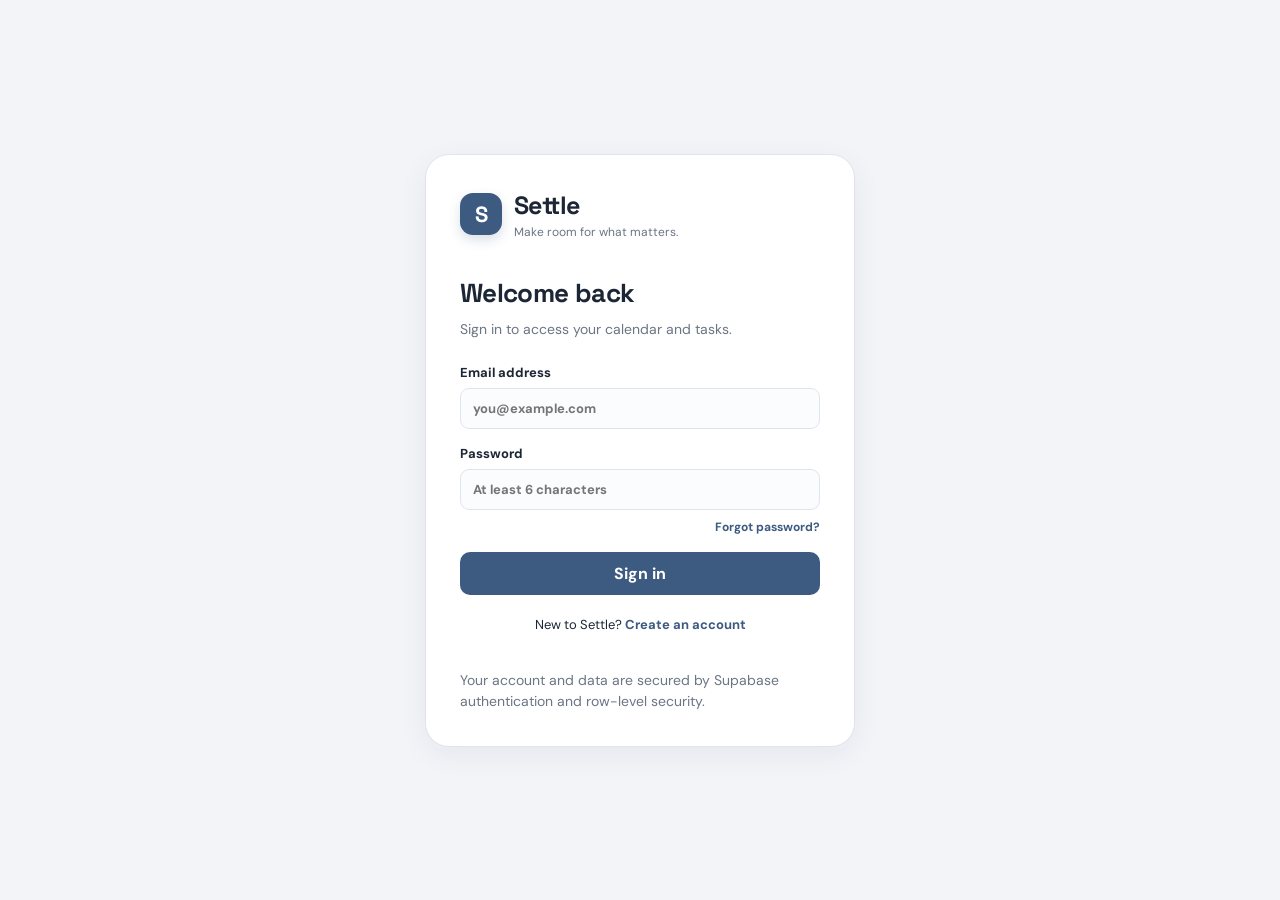
==== commit 6d326cb5: "File restructuring" ====
--- a/index.html
+++ b/index.html
@@ -18,6 +18,7 @@
       <form id="authForm" class="stack">
         <label>Email address<input id="authEmail" type="email" autocomplete="email" placeholder="you@example.com" required></label>
         <label>Password<input id="authPassword" type="password" autocomplete="current-password" minlength="6" placeholder="At least 6 characters" required></label>
+        <button id="forgotLink" class="link-button tiny" type="button" style="justify-self:end;margin-top:-8px">Forgot password?</button>
         <button id="authSubmit" class="primary wide" type="submit">Sign in</button>
       </form>
       <p class="auth-switch"><span id="authSwitchText">New to Settle?</span> <button id="authSwitch" class="link-button" type="button">Create an account</button></p>
